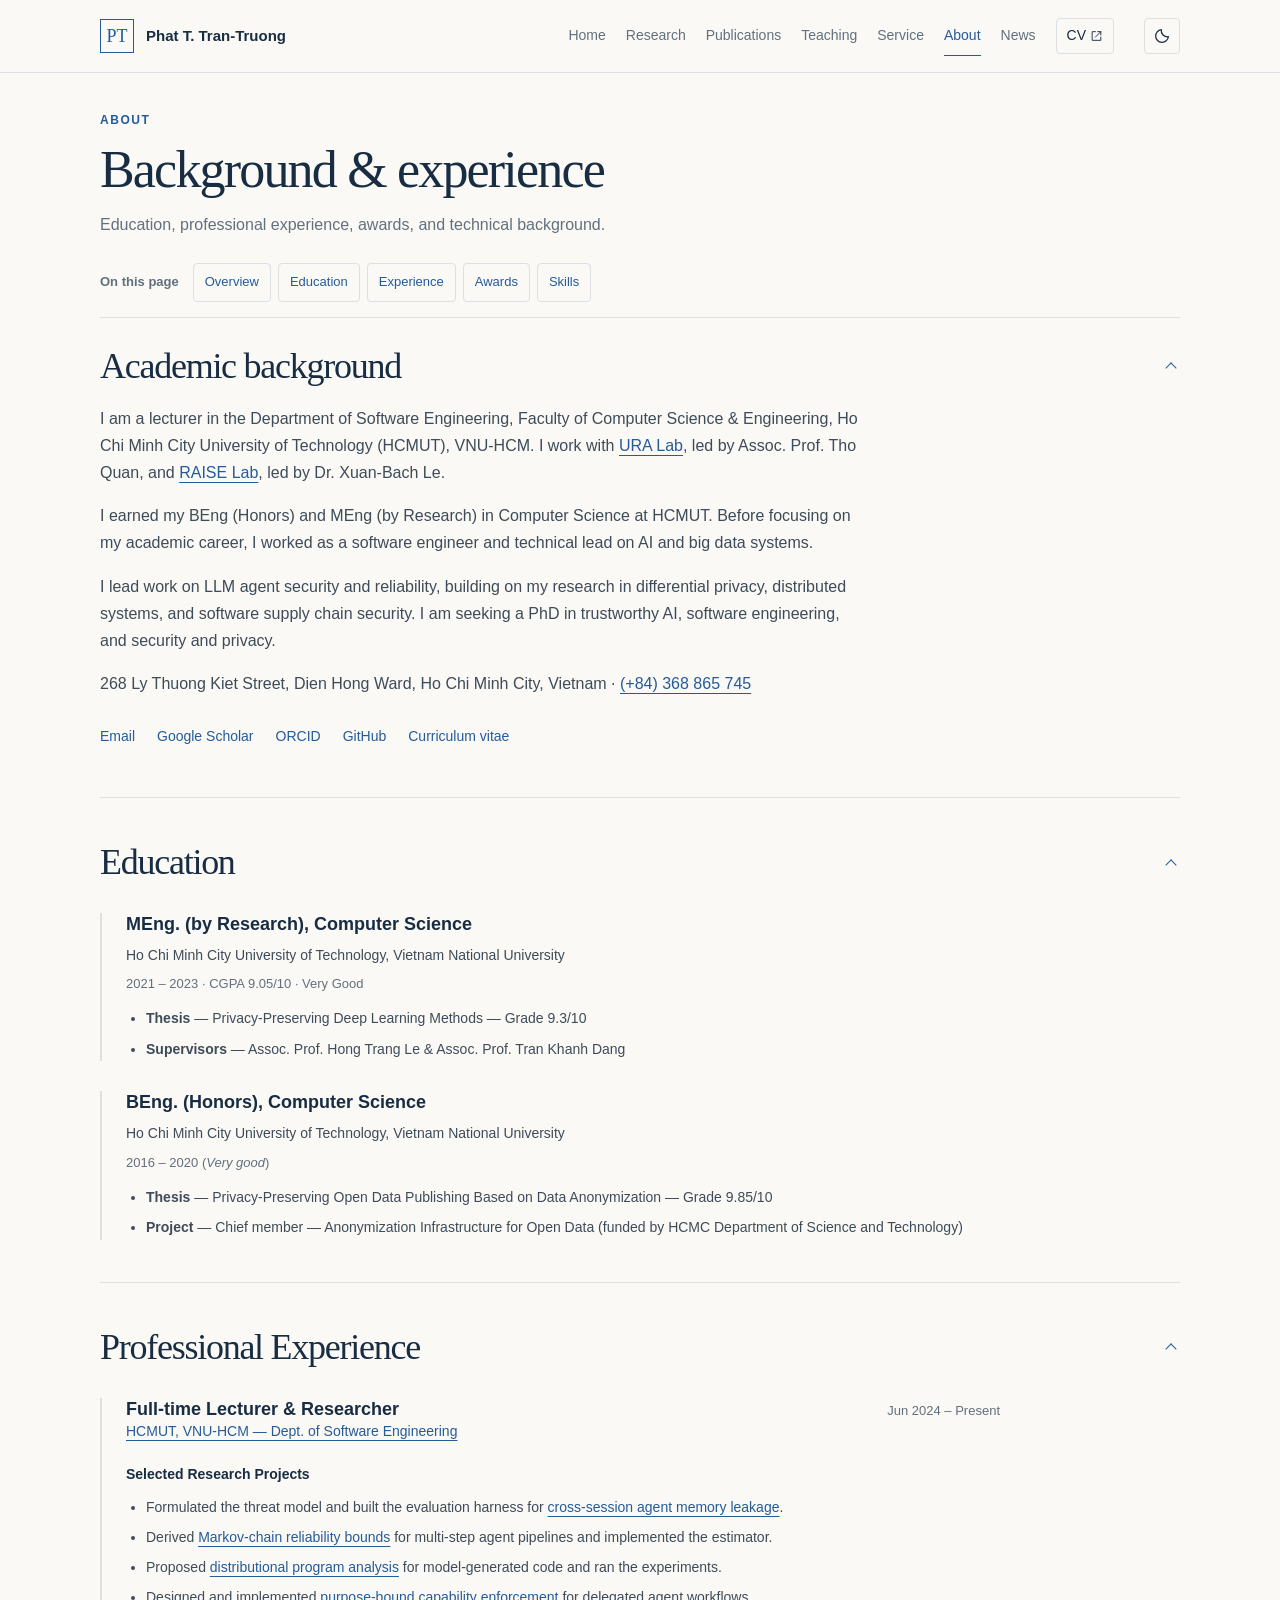
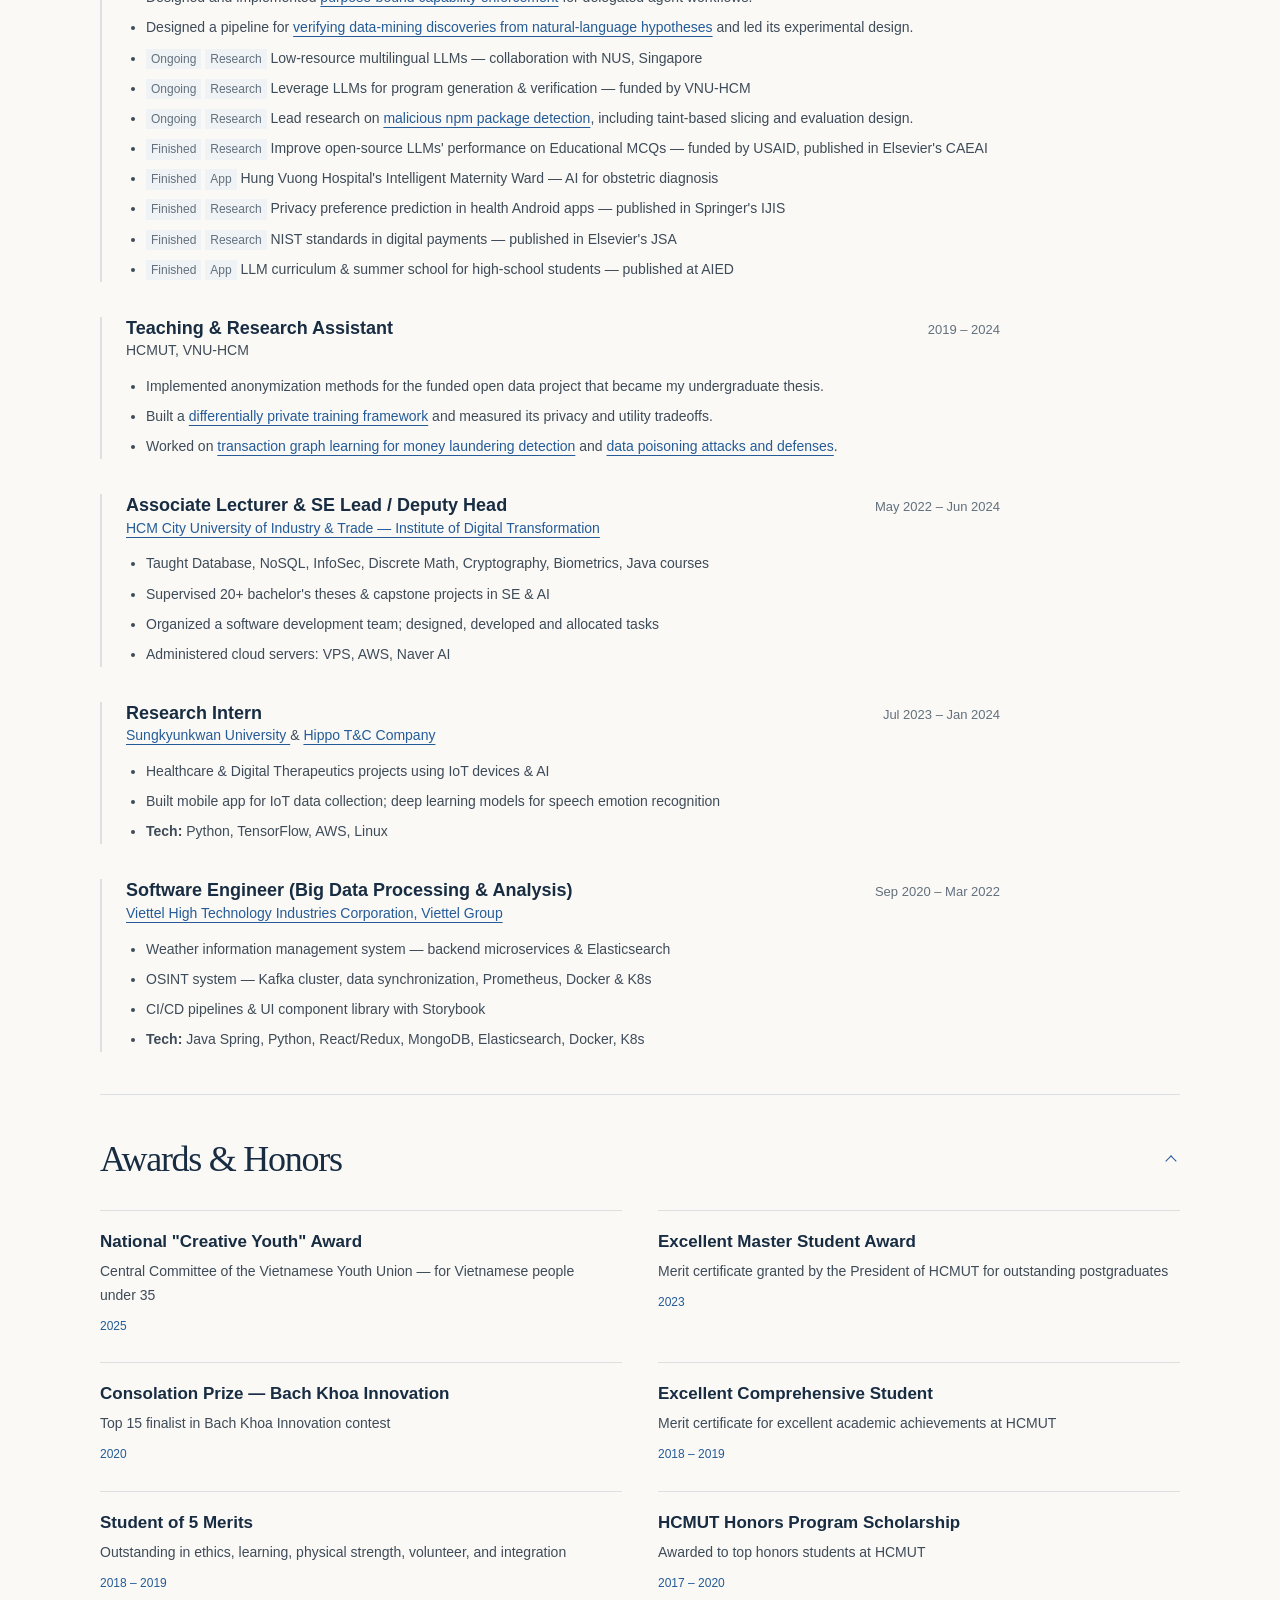
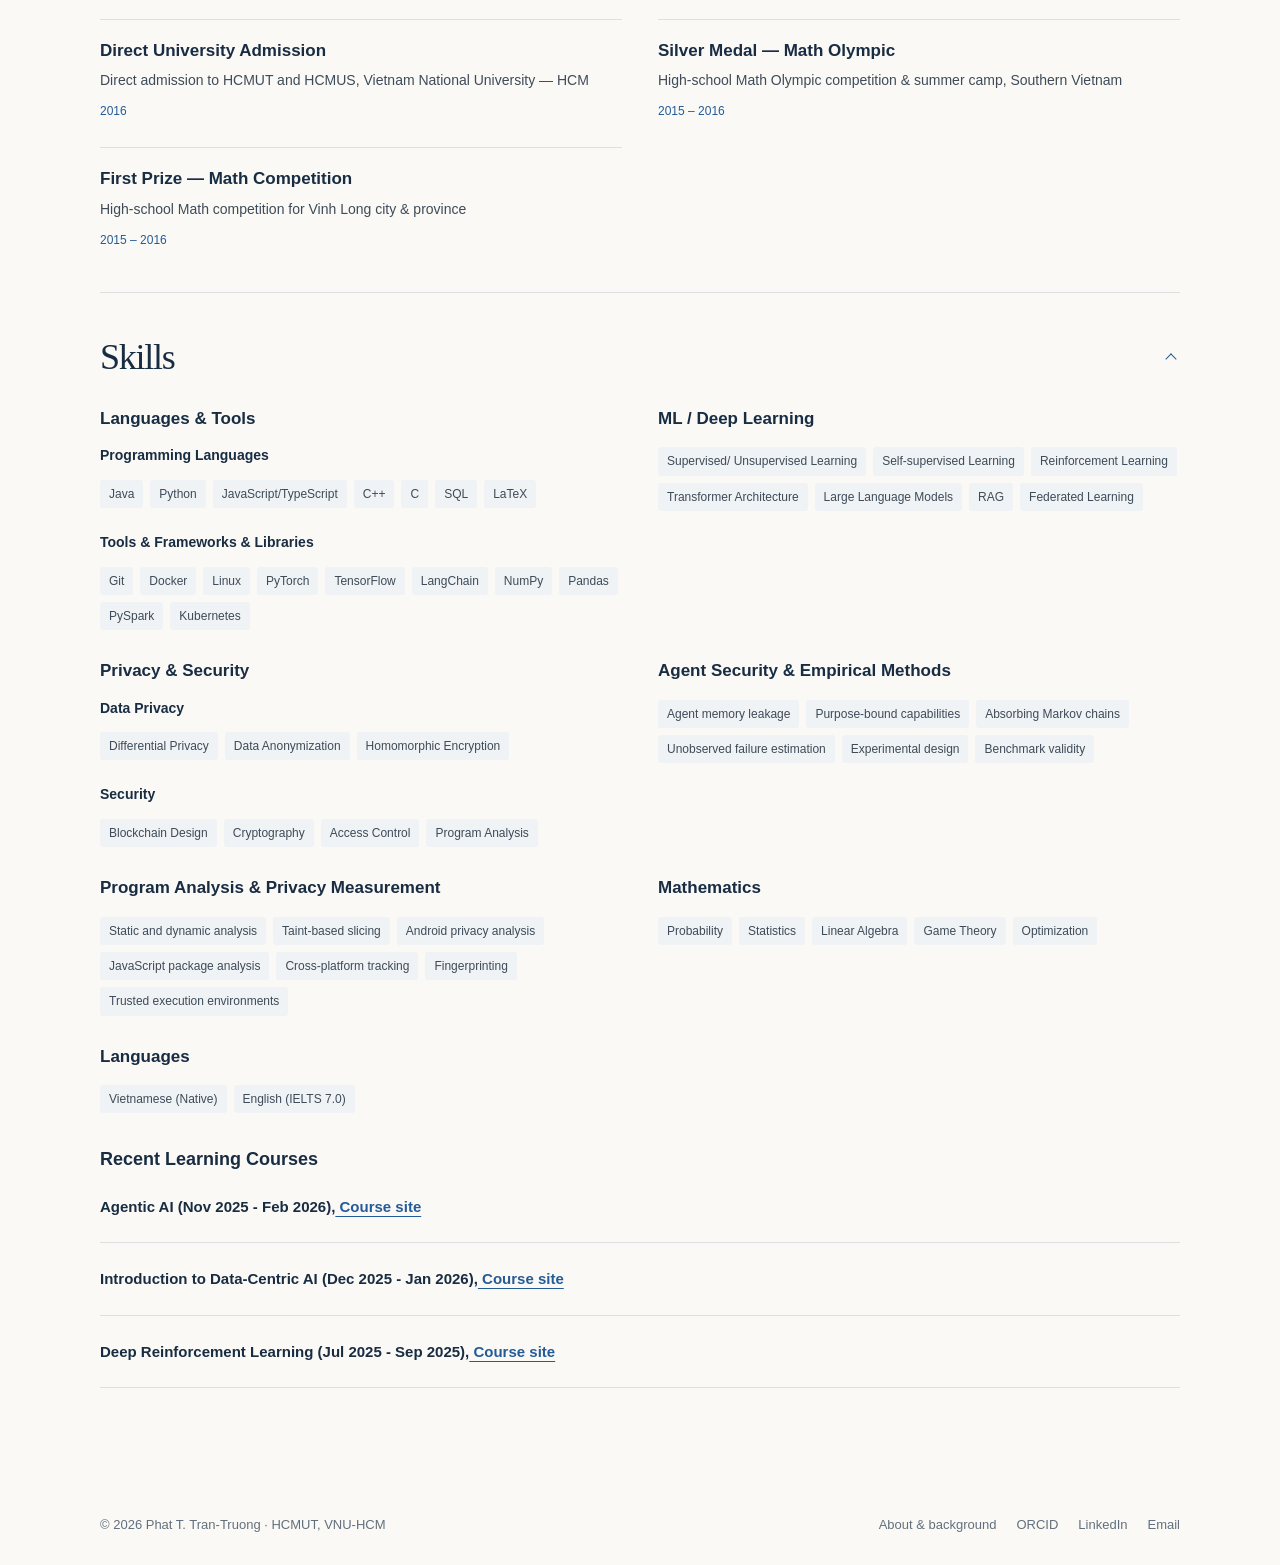
==== about/index.html @ b2c184c7 "Restructure site into separate pages and refine homepage design Split the single-page site into Rese" ====
<!DOCTYPE html>
<html lang="en" data-theme="light">
  <head>
    <meta charset="UTF-8" />
    <meta name="viewport" content="width=device-width, initial-scale=1" />
    <title>About &amp; Background — Phat T. Tran-Truong</title>
    <meta
      name="description"
      content="Academic background, education, experience, awards, and technical skills of Phat T. Tran-Truong."
    />
    <meta name="author" content="Phat T. Tran-Truong" />
    <meta name="theme-color" content="#faf9f6" />
    <meta
      property="og:title"
      content="About &amp; Background — Phat T. Tran-Truong"
    />
    <meta
      property="og:description"
      content="Academic background, education, experience, awards, and technical skills of Phat T. Tran-Truong."
    />
    <meta property="og:type" content="website" />
    <meta property="og:url" content="https://leotttphat.github.io/about/" />
    <meta
      property="og:image"
      content="https://leotttphat.github.io/assets/social-card.jpg"
    />
    <meta property="og:image:width" content="1200" />
    <meta property="og:image:height" content="630" />
    <meta
      property="og:image:alt"
      content="Phat Tuan Tran-Truong — Security and reliability for LLM agents"
    />
    <meta name="twitter:card" content="summary_large_image" />
    <link rel="canonical" href="https://leotttphat.github.io/about/" />
    <script>
      (function () {
        var theme = null;
        try {
          theme = localStorage.getItem("theme");
        } catch (_) {}
        if (
          theme === "dark" ||
          (!theme && window.matchMedia("(prefers-color-scheme: dark)").matches)
        )
          document.documentElement.dataset.theme = "dark";
      })();
    </script>
    <link rel="icon" href="../favicon.ico" sizes="32x32" />
    <link rel="icon" href="../assets/favicon.svg" type="image/svg+xml" />
    <link rel="apple-touch-icon" href="../assets/apple-touch-icon.png" />
    <link rel="stylesheet" href="../index.css?v=20261107" />
    <script src="../script.js?v=20261107" defer></script>
  </head>
  <body data-page="about">
    <a class="skip-link" href="#main">Skip to content</a>
    <header class="navbar">
      <div class="container nav-inner">
        <a class="nav-logo" href="../" aria-label="Phat T. Tran-Truong — Home"
          ><span class="monogram" aria-hidden="true">PT</span
          ><span class="full-name">Phat T. Tran-Truong</span></a
        >
        <nav class="nav-links" id="nav-links" aria-label="Main navigation">
          <a href="../">Home</a>
          <a href="../research/">Research</a>
          <a href="../publications/">Publications</a>
          <a href="../teaching/">Teaching</a>
          <a href="../service/">Service</a>
          <a href="../about/" aria-current="page">About</a>
          <a href="../news/">News</a>
          <a class="cv-link" href="../cv_Phat.pdf" target="_blank" rel="noopener">
            CV
            <svg class="icon" viewBox="0 0 24 24" aria-hidden="true">
              <path d="M14 4h6v6m0-6L10 14M10 4H4v16h16v-6" />
            </svg>
          </a>
        </nav>
        <button
          class="icon-button theme-toggle"
          id="theme-toggle"
          aria-label="Switch to dark mode"
        >
          <svg class="icon moon-icon" viewBox="0 0 24 24" aria-hidden="true">
            <path
              d="M20.5 13A8.5 8.5 0 0 1 11 3.5 8.5 8.5 0 1 0 20.5 13Z"
            /></svg
          ><svg class="icon sun-icon" viewBox="0 0 24 24" aria-hidden="true">
            <circle cx="12" cy="12" r="4" />
            <path
              d="M12 2v2m0 16v2M2 12h2m16 0h2M5 5l1.5 1.5m11 11L19 19M5 19l1.5-1.5m11-11L19 5"
            />
          </svg>
        </button>
        <button
          class="icon-button menu-toggle"
          id="menu-toggle"
          aria-label="Open navigation"
          aria-expanded="false"
          aria-controls="nav-links"
        >
          <svg class="icon menu-bars" viewBox="0 0 24 24" aria-hidden="true">
            <path d="M4 6h16M4 12h16M4 18h16" /></svg
          ><svg class="icon menu-close" viewBox="0 0 24 24" aria-hidden="true">
            <path d="m6 6 12 12M6 18 18 6" />
          </svg>
        </button>
      </div>
    </header>
    <main id="main" tabindex="-1">
      <div class="container page-header">
        <p class="eyebrow">About</p>
        <h1>Background &amp; experience</h1>
        <p class="section-intro">
          Education, professional experience, awards, and technical background.
        </p>
      </div>
      <div class="container page-content">
        <button
          class="panel-toggle about-toggle"
          id="about-toggle"
          type="button"
          aria-controls="overview education experience awards skills"
          data-expand-label="Expand all sections"
          data-collapse-label="Collapse all sections"
          hidden
        >
          Expand all sections
        </button>
        <nav class="subnav" aria-label="On this page">
          <span class="subnav-label" aria-hidden="true">On this page</span>
          <a href="#overview">Overview</a>
          <a href="#education">Education</a>
          <a href="#experience">Experience</a>
          <a href="#awards">Awards</a>
          <a href="#skills">Skills</a>
        </nav>
        <section class="content-section about-section" id="overview">
          <details class="about-panel" open>
            <summary><h2>Academic background</h2></summary>
            <div class="prose">
              <p>
                I am a lecturer in the Department of Software Engineering, Faculty
                of Computer Science &amp; Engineering, Ho Chi Minh City University
                of Technology (HCMUT), VNU-HCM. I work with
                <a
                  href="https://ura.hcmut.edu.vn/people"
                  target="_blank"
                  rel="noopener"
                  >URA Lab</a
                >, led by Assoc. Prof. Tho Quan, and
                <a
                  href="https://raise-website.vercel.app/"
                  target="_blank"
                  rel="noopener"
                  >RAISE Lab</a
                >, led by Dr. Xuan-Bach Le.
              </p>
              <p>
                I earned my BEng (Honors) and MEng (by Research) in Computer
                Science at HCMUT. Before focusing on my academic career, I worked
                as a software engineer and technical lead on AI and big data
                systems.
              </p>
              <p>
                I lead work on LLM agent security and reliability, building on my
                research in differential privacy, distributed systems, and
                software supply chain security. I am seeking a PhD in trustworthy
                AI, software engineering, and security and privacy.
              </p>
              <p>
                268 Ly Thuong Kiet Street, Dien Hong Ward, Ho Chi Minh City,
                Vietnam · <a href="tel:+84368865745">(+84) 368 865 745</a>
              </p>
              <ul class="profile-links" aria-label="Contact and profiles">
                <li><a href="mailto:phatttt@hcmut.edu.vn">Email</a></li>
                <li>
                  <a
                    href="https://scholar.google.com/citations?user=id3PATEAAAAJ&amp;view_op=list_works&amp;sortby=pubdate"
                    target="_blank"
                    rel="noopener"
                    >Google Scholar</a
                  >
                </li>
                <li>
                  <a
                    href="https://orcid.org/0000-0003-3199-6333"
                    target="_blank"
                    rel="noopener"
                    >ORCID</a
                  >
                </li>
                <li>
                  <a
                    href="https://github.com/LeoTTTPhat"
                    target="_blank"
                    rel="noopener"
                    >GitHub</a
                  >
                </li>
                <li>
                  <a href="../cv_Phat.pdf" target="_blank" rel="noopener"
                    >Curriculum vitae</a
                  >
                </li>
              </ul>
            </div>
          </details>
        </section>
        <section class="content-section about-section" id="education">
          <details class="about-panel" open>
            <summary><h2 class="section-title">Education</h2></summary>
            <div class="timeline">
              <div class="timeline-item">
                <div class="timeline-content">
                  <h3>MEng. (by Research), Computer Science</h3>
                  <p class="institution">
                    Ho Chi Minh City University of Technology, Vietnam National
                    University
                  </p>
                  <p class="date">2021 – 2023 · CGPA 9.05/10 · Very Good</p>
                  <ul>
                    <li>
                      <strong>Thesis</strong> — Privacy-Preserving Deep Learning
                      Methods — Grade 9.3/10
                    </li>
                    <li>
                      <strong>Supervisors</strong> — Assoc. Prof. Hong Trang Le
                      &amp; Assoc. Prof. Tran Khanh Dang
                    </li>
                  </ul>
                </div>
              </div>

              <div class="timeline-item">
                <div class="timeline-content">
                  <h3>BEng. (Honors), Computer Science</h3>
                  <p class="institution">
                    Ho Chi Minh City University of Technology, Vietnam National
                    University
                  </p>
                  <p class="date">2016 – 2020 (<em>Very good</em>)</p>
                  <ul>
                    <li>
                      <strong>Thesis</strong> — Privacy-Preserving Open Data
                      Publishing Based on Data Anonymization — Grade 9.85/10
                    </li>
                    <li>
                      <strong>Project</strong> — Chief member — Anonymization
                      Infrastructure for Open Data (funded by HCMC Department of
                      Science and Technology)
                    </li>
                  </ul>
                </div>
              </div>
            </div>
          </details>
        </section>
        <section class="content-section about-section" id="experience">
          <details class="about-panel" open>
            <summary><h2 class="section-title">Professional Experience</h2></summary>
            <div class="experience-cards">
              <div class="exp-card">
                <div class="exp-card-header">
                  <div>
                    <h3>Full-time Lecturer &amp; Researcher</h3>
                    <p class="org">
                      <a
                        href="https://cse.hcmut.edu.vn/en/bo-mon-cong-nghe-phan-mem"
                        rel="noopener"
                        target="_blank"
                      >
                        HCMUT, VNU-HCM — Dept. of Software Engineering
                      </a>
                    </p>
                  </div>
                  <span class="date">Jun 2024 – Present</span>
                </div>
                <div class="exp-card-projects">
                  <h4>Selected Research Projects</h4>
                  <ul>
                    <li>
                      Formulated the threat model and built the evaluation harness
                      for
                      <a href="../publications/#graphmemshield"
                        >cross-session agent memory leakage</a
                      >.
                    </li>
                    <li>
                      Derived
                      <a href="../publications/#markov-agent-reliability"
                        >Markov-chain reliability bounds</a
                      >
                      for multi-step agent pipelines and implemented the
                      estimator.
                    </li>
                    <li>
                      Proposed
                      <a href="../publications/#distributional-program-analysis"
                        >distributional program analysis</a
                      >
                      for model-generated code and ran the experiments.
                    </li>
                    <li>
                      Designed and implemented
                      <a href="../publications/#delegateguard"
                        >purpose-bound capability enforcement</a
                      >
                      for delegated agent workflows.
                    </li>
                    <li>
                      Designed a pipeline for
                      <a href="../publications/#verified-data-mining"
                        >verifying data-mining discoveries from natural-language
                        hypotheses</a
                      >
                      and led its experimental design.
                    </li>
                    <li>
                      <span class="project-tag ongoing">Ongoing</span>
                      <span class="project-tag research">Research</span>
                      Low-resource multilingual LLMs — collaboration with NUS,
                      Singapore
                    </li>
                    <li>
                      <span class="project-tag ongoing">Ongoing</span>
                      <span class="project-tag research">Research</span> Leverage
                      LLMs for program generation &amp; verification — funded by
                      VNU-HCM
                    </li>
                    <li>
                      <span class="project-tag ongoing">Ongoing</span>
                      <span class="project-tag research">Research</span>
                      Lead research on
                      <a href="../publications/#npm-detection"
                        >malicious npm package detection</a
                      >, including taint-based slicing and evaluation design.
                    </li>
                    <li>
                      <span class="project-tag finished">Finished</span>
                      <span class="project-tag research">Research</span> Improve
                      open-source LLMs' performance on Educational MCQs — funded
                      by USAID, published in Elsevier's CAEAI
                    </li>
                    <li>
                      <span class="project-tag finished">Finished</span>
                      <span class="project-tag application">App</span> Hung Vuong
                      Hospital's Intelligent Maternity Ward — AI for obstetric
                      diagnosis
                    </li>
                    <li>
                      <span class="project-tag finished">Finished</span>
                      <span class="project-tag research">Research</span> Privacy
                      preference prediction in health Android apps — published in
                      Springer's IJIS
                    </li>
                    <li>
                      <span class="project-tag finished">Finished</span>
                      <span class="project-tag research">Research</span> NIST
                      standards in digital payments — published in Elsevier's JSA
                    </li>
                    <li>
                      <span class="project-tag finished">Finished</span>
                      <span class="project-tag application">App</span> LLM
                      curriculum &amp; summer school for high-school students —
                      published at AIED
                    </li>
                  </ul>
                </div>
              </div>

              <div class="exp-card">
                <div class="exp-card-header">
                  <div>
                    <h3>Teaching &amp; Research Assistant</h3>
                    <p class="org">HCMUT, VNU-HCM</p>
                  </div>
                  <span class="date">2019 – 2024</span>
                </div>
                <ul>
                  <li>
                    Implemented anonymization methods for the funded open data
                    project that became my undergraduate thesis.
                  </li>
                  <li>
                    Built a
                    <a href="../publications/#pragmatic-dp"
                      >differentially private training framework</a
                    >
                    and measured its privacy and utility tradeoffs.
                  </li>
                  <li>
                    Worked on
                    <a href="../publications/#money-laundering"
                      >transaction graph learning for money laundering
                      detection</a
                    >
                    and
                    <a href="../publications/#data-poisoning"
                      >data poisoning attacks and defenses</a
                    >.
                  </li>
                </ul>
              </div>

              <div class="exp-card">
                <div class="exp-card-header">
                  <div>
                    <h3>Associate Lecturer &amp; SE Lead / Deputy Head</h3>
                    <p class="org">
                      <a
                        href="https://huit.edu.vn/"
                        rel="noopener"
                        target="_blank"
                      >
                        HCM City University of Industry &amp; Trade — Institute of
                        Digital Transformation
                      </a>
                    </p>
                  </div>
                  <span class="date">May 2022 – Jun 2024</span>
                </div>
                <ul>
                  <li>
                    Taught Database, NoSQL, InfoSec, Discrete Math, Cryptography,
                    Biometrics, Java courses
                  </li>
                  <li>
                    Supervised 20+ bachelor's theses &amp; capstone projects in SE
                    &amp; AI
                  </li>
                  <li>
                    Organized a software development team; designed, developed and
                    allocated tasks
                  </li>
                  <li>Administered cloud servers: VPS, AWS, Naver AI</li>
                </ul>
              </div>

              <div class="exp-card">
                <div class="exp-card-header">
                  <div>
                    <h3>Research Intern</h3>
                    <p class="org">
                      <a
                        href="https://sw.skku.edu/eng_sw/index.do"
                        rel="noopener"
                        target="_blank"
                        >Sungkyunkwan University
                      </a>
                      &amp;
                      <a
                        href="https://www.hippotnc.com/"
                        rel="noopener"
                        target="_blank"
                        >Hippo T&amp;C Company
                      </a>
                    </p>
                  </div>
                  <span class="date">Jul 2023 – Jan 2024</span>
                </div>
                <ul>
                  <li>
                    Healthcare &amp; Digital Therapeutics projects using IoT
                    devices &amp; AI
                  </li>
                  <li>
                    Built mobile app for IoT data collection; deep learning models
                    for speech emotion recognition
                  </li>
                  <li><strong>Tech:</strong> Python, TensorFlow, AWS, Linux</li>
                </ul>
              </div>

              <div class="exp-card">
                <div class="exp-card-header">
                  <div>
                    <h3>
                      Software Engineer (Big Data Processing &amp; Analysis)
                    </h3>
                    <p class="org">
                      <a
                        href="https://viettelhightech.vn/en"
                        rel="noopener"
                        target="_blank"
                      >
                        Viettel High Technology Industries Corporation, Viettel
                        Group
                      </a>
                    </p>
                  </div>
                  <span class="date">Sep 2020 – Mar 2022</span>
                </div>
                <ul>
                  <li>
                    Weather information management system — backend microservices
                    &amp; Elasticsearch
                  </li>
                  <li>
                    OSINT system — Kafka cluster, data synchronization,
                    Prometheus, Docker &amp; K8s
                  </li>
                  <li>
                    CI/CD pipelines &amp; UI component library with Storybook
                  </li>
                  <li>
                    <strong>Tech:</strong> Java Spring, Python, React/Redux,
                    MongoDB, Elasticsearch, Docker, K8s
                  </li>
                </ul>
              </div>
            </div>
          </details>
        </section>
        <section class="content-section about-section" id="awards">
          <details class="about-panel" open>
            <summary><h2 class="section-title">Awards &amp; Honors</h2></summary>
            <div class="awards-grid">
              <div class="award-card">
                <div>
                  <h4>National "Creative Youth" Award</h4>
                  <p>
                    Central Committee of the Vietnamese Youth Union — for
                    Vietnamese people under 35
                  </p>
                  <p class="award-year">2025</p>
                </div>
              </div>
              <div class="award-card">
                <div>
                  <h4>Excellent Master Student Award</h4>
                  <p>
                    Merit certificate granted by the President of HCMUT for
                    outstanding postgraduates
                  </p>
                  <p class="award-year">2023</p>
                </div>
              </div>
              <div class="award-card">
                <div>
                  <h4>Consolation Prize — Bach Khoa Innovation</h4>
                  <p>Top 15 finalist in Bach Khoa Innovation contest</p>
                  <p class="award-year">2020</p>
                </div>
              </div>
              <div class="award-card">
                <div>
                  <h4>Excellent Comprehensive Student</h4>
                  <p>
                    Merit certificate for excellent academic achievements at HCMUT
                  </p>
                  <p class="award-year">2018 – 2019</p>
                </div>
              </div>
              <div class="award-card">
                <div>
                  <h4>Student of 5 Merits</h4>
                  <p>
                    Outstanding in ethics, learning, physical strength, volunteer,
                    and integration
                  </p>
                  <p class="award-year">2018 – 2019</p>
                </div>
              </div>
              <div class="award-card">
                <div>
                  <h4>HCMUT Honors Program Scholarship</h4>
                  <p>Awarded to top honors students at HCMUT</p>
                  <p class="award-year">2017 – 2020</p>
                </div>
              </div>
              <div class="award-card">
                <div>
                  <h4>Direct University Admission</h4>
                  <p>
                    Direct admission to HCMUT and HCMUS, Vietnam National
                    University — HCM
                  </p>
                  <p class="award-year">2016</p>
                </div>
              </div>
              <div class="award-card">
                <div>
                  <h4>Silver Medal — Math Olympic</h4>
                  <p>
                    High-school Math Olympic competition &amp; summer camp,
                    Southern Vietnam
                  </p>
                  <p class="award-year">2015 – 2016</p>
                </div>
              </div>
              <div class="award-card">
                <div>
                  <h4>First Prize — Math Competition</h4>
                  <p>
                    High-school Math competition for Vinh Long city &amp; province
                  </p>
                  <p class="award-year">2015 – 2016</p>
                </div>
              </div>
            </div>
          </details>
        </section>
        <section class="content-section about-section" id="skills">
          <details class="about-panel" open>
            <summary><h2 class="section-title">Skills</h2></summary>
            <div class="skills-grid">
              <div class="skill-card">
                <h4>Languages &amp; Tools</h4>
                <div class="skill-subsection">
                  <h5 class="skill-sub-title">Programming Languages</h5>
                  <div class="skill-tags">
                    <span>Java</span><span>Python</span
                    ><span>JavaScript/TypeScript</span> <span>C++</span
                    ><span>C</span><span>SQL</span><span>LaTeX</span>
                  </div>
                </div>
                <div class="skill-subsection">
                  <h5 class="skill-sub-title">
                    Tools &amp; Frameworks &amp; Libraries
                  </h5>
                  <div class="skill-tags">
                    <span>Git</span><span>Docker</span><span>Linux</span>
                    <span>PyTorch</span><span>TensorFlow</span
                    ><span>LangChain</span> <span>NumPy</span><span>Pandas</span
                    ><span>PySpark</span><span>Kubernetes</span>
                  </div>
                </div>
              </div>
              <div class="skill-card">
                <h4>ML / Deep Learning</h4>
                <div class="skill-tags">
                  <span>Supervised/ Unsupervised Learning</span>
                  <span>Self-supervised Learning</span>
                  <span>Reinforcement Learning</span>
                  <span>Transformer Architecture</span
                  ><span>Large Language Models</span> <span>RAG</span
                  ><span>Federated Learning</span>
                </div>
              </div>
              <div class="skill-card">
                <h4>Privacy &amp; Security</h4>
                <div class="skill-subsection">
                  <h5 class="skill-sub-title">Data Privacy</h5>
                  <div class="skill-tags">
                    <span>Differential Privacy</span
                    ><span>Data Anonymization</span>
                    <span>Homomorphic Encryption</span>
                  </div>
                </div>
                <div class="skill-subsection">
                  <h5 class="skill-sub-title">Security</h5>
                  <div class="skill-tags">
                    <span>Blockchain Design</span><span>Cryptography</span>
                    <span>Access Control</span><span>Program Analysis</span>
                  </div>
                </div>
              </div>
              <div class="skill-card">
                <h4>Agent Security &amp; Empirical Methods</h4>
                <div class="skill-tags">
                  <span>Agent memory leakage</span
                  ><span>Purpose-bound capabilities</span>
                  <span>Absorbing Markov chains</span
                  ><span>Unobserved failure estimation</span>
                  <span>Experimental design</span><span>Benchmark validity</span>
                </div>
              </div>
              <div class="skill-card">
                <h4>Program Analysis &amp; Privacy Measurement</h4>
                <div class="skill-tags">
                  <span>Static and dynamic analysis</span
                  ><span>Taint-based slicing</span>
                  <span>Android privacy analysis</span
                  ><span>JavaScript package analysis</span>
                  <span>Cross-platform tracking</span><span>Fingerprinting</span>
                  <span>Trusted execution environments</span>
                </div>
              </div>
              <div class="skill-card">
                <h4>Mathematics</h4>
                <div class="skill-tags">
                  <span>Probability</span><span>Statistics</span>
                  <span>Linear Algebra</span><span>Game Theory</span>
                  <span>Optimization</span>
                </div>
              </div>
              <div class="skill-card">
                <h4>Languages</h4>
                <div class="skill-tags">
                  <span>Vietnamese (Native)</span><span>English (IELTS 7.0)</span>
                </div>
              </div>
            </div>

            <div class="learning-courses-section">
              <h3 class="section-title">Recent Learning Courses</h3>
              <div class="student-project-card">
                <div class="student-project-item">
                  <div class="student-names">
                    <div class="student-name-header">
                      <span
                        >Agentic AI (Nov 2025 - Feb 2026),<a
                          href="https://agenticai-learning.org/f25"
                          rel="noopener"
                          target="_blank"
                        >
                          Course site
                        </a></span
                      >
                    </div>
                  </div>
                </div>

                <div class="student-project-item">
                  <div class="student-names">
                    <div class="student-name-header">
                      <span
                        >Introduction to Data-Centric AI (Dec 2025 - Jan 2026),<a
                          href="https://dcai.csail.mit.edu/2024/"
                          rel="noopener"
                          target="_blank"
                        >
                          Course site
                        </a></span
                      >
                    </div>
                  </div>
                </div>

                <div class="student-project-item">
                  <div class="student-names">
                    <div class="student-name-header">
                      <span
                        >Deep Reinforcement Learning (Jul 2025 - Sep 2025),<a
                          href="https://rail.eecs.berkeley.edu/deeprlcourse-fa23/"
                          rel="noopener"
                          target="_blank"
                        >
                          Course site
                        </a></span
                      >
                    </div>
                  </div>
                </div>
              </div>
            </div>
          </details>
        </section>
      </div>
    </main>
    <footer class="footer">
      <div class="container footer-inner">
        <p>© 2026 Phat T. Tran-Truong · HCMUT, VNU-HCM</p>
        <div class="footer-links">
          <a href="../about/">About &amp; background</a
          ><a
            href="https://orcid.org/0000-0003-3199-6333"
            target="_blank"
            rel="noopener"
            >ORCID</a
          ><a
            href="https://www.linkedin.com/in/tuanphat"
            target="_blank"
            rel="noopener"
            >LinkedIn</a
          ><a href="mailto:phatttt@hcmut.edu.vn">Email</a>
        </div>
      </div>
    </footer>
  </body>
</html>
---- index.css ----
/* Shared academic site styles. Content stays visible without JavaScript. */
:root {
  color-scheme: light;
  --paper: #faf9f6;
  --surface: #fff;
  --wash: #f0f3f5;
  --ink: #182c42;
  --body: #3e4b58;
  --muted: #62707d;
  --blue: #245b98;
  --blue-wash: #eaf0f7;
  --ok: #2f7a4c;
  --line: #dce0e3;
  --figure-bg: #fff;
  --serif: Georgia, "Times New Roman", serif;
  --sans: -apple-system, BlinkMacSystemFont, "Segoe UI", sans-serif;
  /* Type scale: nothing on the site should render below --text-2xs. */
  --text-2xs: 0.75rem; /* 12px: overlines, captions, badges */
  --text-xs: 0.8125rem; /* 13px: metadata, small links, footer */
  --text-sm: 0.875rem; /* 14px: summaries, card text */
  --text-base: 0.9375rem; /* 15px: section body */
  --text-md: 1rem; /* 16px: body, lead text, form fields */
  --text-lg: 1.0625rem; /* 17px: list-item titles, h4 */
  --text-xl: 1.125rem; /* 18px: h3, paper titles */
  --text-2xl: 1.75rem; /* 28px: compact section headings */
  --width: 1080px;
  --nav-height: 72px;
}
html[data-theme="dark"] {
  color-scheme: dark;
  --paper: #111b25;
  --surface: #172430;
  --wash: #1d2d3b;
  --ink: #edf2f7;
  --body: #c2cdd7;
  --muted: #a1b1c1;
  --blue: #97c4f5;
  --blue-wash: #20354b;
  --ok: #7ccf9a;
  --line: #334351;
  /* Diagrams keep a light ground, slightly dimmed to cut glare. */
  --figure-bg: #e6e6e6;
}
*,
*::before,
*::after {
  box-sizing: border-box;
}
html {
  scroll-behavior: smooth;
  scroll-padding-top: calc(var(--nav-height) + 14px);
}
body {
  margin: 0;
  background: var(--paper);
  color: var(--body);
  font: var(--text-md)/1.7 var(--sans);
  -webkit-font-smoothing: antialiased;
}
body.menu-open {
  overflow: hidden;
}
h1,
h2,
h3,
h4,
h5,
p {
  margin: 0;
}
h1,
h2,
h3,
h4,
h5 {
  color: var(--ink);
  line-height: 1.25;
  text-wrap: balance;
}
p,
li,
dd {
  text-wrap: pretty;
}
h1,
h2 {
  font-family: var(--serif);
  font-weight: 400;
  letter-spacing: -0.035em;
}
h1 {
  font-size: clamp(2.5rem, 5vw, 3.5rem);
}
h2 {
  font-size: clamp(1.8rem, 3vw, 2.25rem);
}
h3 {
  font-size: var(--text-xl);
  font-weight: 600;
}
h4 {
  font-size: var(--text-lg);
  font-weight: 600;
}
p + p {
  margin-top: 1rem;
}
a {
  color: var(--blue);
  text-decoration-thickness: 1px;
  text-underline-offset: 4px;
}
a:hover {
  text-decoration: underline;
}
button,
input {
  font: inherit;
}
button,
summary,
a,
input {
  -webkit-tap-highlight-color: transparent;
}
button {
  cursor: pointer;
}
:focus-visible {
  outline: 3px solid var(--blue);
  outline-offset: 5px;
  border-radius: 2px;
}
img {
  max-width: 100%;
  display: block;
}
ul {
  padding-left: 1.25rem;
  margin: 0.75rem 0 0;
}
li + li {
  margin-top: 0.4rem;
}
[hidden] {
  display: none !important;
}
.container {
  width: min(var(--width), calc(100% - 64px));
  margin-inline: auto;
}
.nowrap {
  white-space: nowrap;
}
.sr-only {
  position: absolute;
  width: 1px;
  height: 1px;
  padding: 0;
  margin: -1px;
  overflow: hidden;
  clip: rect(0, 0, 0, 0);
  white-space: nowrap;
  border: 0;
}
.skip-link {
  position: fixed;
  top: -70px;
  left: 20px;
  padding: 10px 20px;
  background: var(--ink);
  color: var(--paper);
  z-index: 100;
}
.skip-link:focus {
  top: 12px;
}
.icon {
  width: 18px;
  height: 18px;
  fill: none;
  stroke: currentColor;
  stroke-width: 1.7;
  stroke-linecap: round;
  stroke-linejoin: round;
  flex-shrink: 0;
  vertical-align: middle;
}
.eyebrow {
  color: var(--blue);
  font-size: var(--text-2xs);
  font-weight: 700;
  letter-spacing: 0.13em;
  text-transform: uppercase;
}
.text-link {
  display: inline-flex;
  align-items: center;
  gap: 8px;
  text-decoration: none;
  font-size: var(--text-sm);
  font-weight: 600;
}
.text-link .icon {
  width: 16px;
}
.navbar {
  position: sticky;
  top: 0;
  z-index: 20;
  background: var(--paper);
  border-bottom: 1px solid var(--line);
}
.nav-inner {
  min-height: var(--nav-height);
  display: flex;
  align-items: center;
  gap: 28px;
}
.nav-logo {
  display: flex;
  align-items: center;
  gap: 12px;
  color: var(--ink);
  text-decoration: none;
  white-space: nowrap;
  font-size: var(--text-base);
  font-weight: 600;
}
.monogram {
  width: 34px;
  height: 34px;
  display: grid;
  place-items: center;
  border: 1px solid var(--blue);
  color: var(--blue);
  font: 18px var(--serif);
}
.nav-links {
  display: flex;
  align-items: center;
  gap: 20px;
  margin-left: auto;
}
.nav-links a {
  text-decoration: none;
  color: var(--muted);
  font-size: var(--text-sm);
  padding-block: 8px;
  border-bottom: 1px solid transparent;
  white-space: nowrap;
}
.nav-links a:hover,
.nav-links a[aria-current="page"] {
  color: var(--blue);
}
.nav-links a[aria-current="page"] {
  border-bottom-color: var(--blue);
}
/* The CV chip and the icon buttons share one height and corner radius. */
.nav-links .cv-link {
  display: flex;
  align-items: center;
  gap: 4px;
  min-height: 36px;
  padding: 0 10px;
  border: 1px solid var(--line);
  border-radius: 4px;
  color: var(--ink);
}
.nav-links .cv-link:hover {
  background: var(--wash);
}
.nav-links .cv-link .icon {
  width: 13px;
}
.icon-button {
  border: 1px solid var(--line);
  background: transparent;
  color: var(--ink);
  width: 36px;
  height: 36px;
  display: inline-grid;
  place-items: center;
  border-radius: 4px;
  flex-shrink: 0;
}
.icon-button:hover {
  background: var(--wash);
}
.theme-toggle {
  margin-left: 2px;
}
.sun-icon,
html[data-theme="dark"] .moon-icon {
  display: none;
}
html[data-theme="dark"] .sun-icon {
  display: block;
}
.menu-toggle {
  display: none;
}
.menu-close {
  display: none;
}
.hero {
  padding: 44px 0 34px;
}
.hero-layout {
  display: grid;
  grid-template-areas: "identity portrait" "details portrait";
  grid-template-columns: minmax(0, 1fr) 240px;
  grid-template-rows: auto 1fr;
  gap: 15px 72px;
  align-items: start;
}
.hero-identity {
  grid-area: identity;
}
.eyebrow-sep {
  margin-inline: 0.55em;
}
.hero-details {
  grid-area: details;
}
.hero h1 {
  margin: 9px 0 4px;
}
.hero h1 .family-name {
  white-space: nowrap;
}
.name-note {
  font: italic var(--text-md) var(--serif);
  color: var(--muted);
}
.research-statement {
  font: 400 clamp(1.45rem, 2.5vw, var(--text-2xl)) / 1.35 var(--serif);
  color: var(--ink);
  letter-spacing: -0.015em;
  max-width: 570px;
}
/* About 70 characters per line keeps the bio comfortable to read. */
.hero-bio {
  max-width: 35rem;
  margin-top: 12px;
  font-size: var(--text-md);
}
.availability {
  display: flex;
  align-items: flex-start;
  gap: 11px;
  width: fit-content;
  max-width: 640px;
  margin-top: 18px;
  padding: 9px 14px 9px 12px;
  /* A faint wash of the status colour marks this as the key message. */
  border: 1px solid color-mix(in srgb, var(--ok) 30%, var(--line));
  border-radius: 4px;
  background: color-mix(in srgb, var(--ok) 6%, var(--surface));
  color: var(--body);
  font-size: var(--text-sm);
  line-height: 1.6;
}
.availability strong {
  color: var(--ink);
  font-weight: 600;
}
.status-dot {
  flex-shrink: 0;
  width: 8px;
  height: 8px;
  /* Centre the dot on the first line of text. */
  margin-top: calc((1.6em - 8px) / 2);
  border-radius: 50%;
  background: var(--ok);
  box-shadow: 0 0 0 3px color-mix(in srgb, var(--ok) 22%, transparent);
}
.hero-actions {
  display: flex;
  flex-wrap: wrap;
  gap: 10px;
  margin-top: 22px;
}
.hero-action {
  display: inline-flex;
  align-items: center;
  gap: 8px;
  min-height: 44px;
  padding: 7px 14px;
  border: 1px solid var(--line);
  border-radius: 4px;
  color: var(--ink);
  font-size: var(--text-sm);
  font-weight: 600;
  text-decoration: none;
}
.hero-action .icon {
  width: 16px;
}
.hero-action:hover {
  background: var(--wash);
}
.hero-action-primary {
  border-color: var(--ink);
  background: var(--ink);
  color: var(--paper);
}
.hero-action-primary:hover {
  border-color: var(--blue);
  background: var(--blue);
}
.profile-links {
  display: flex;
  gap: 2px 22px;
  flex-wrap: wrap;
  margin: 22px 0 0;
  padding: 0;
  list-style: none;
}
.profile-links li {
  margin: 0;
}
.profile-links a {
  display: inline-flex;
  align-items: center;
  gap: 7px;
  padding-block: 6px;
  font-size: var(--text-sm);
  font-weight: 500;
  text-decoration: none;
}
.hero .profile-links {
  margin-top: 14px;
}
.portrait {
  grid-area: portrait;
  margin: 4px 0 0;
}
.portrait picture,
.paper-visual picture {
  display: block;
}
.portrait img {
  width: 100%;
  height: auto;
  border-radius: 3px;
}
.portrait figcaption {
  border-top: 1px solid var(--line);
  margin-top: 11px;
  padding-top: 9px;
  font-size: var(--text-2xs);
  color: var(--muted);
  line-height: 1.7;
  text-wrap: balance;
}
.content-section {
  padding: 55px 0;
  border-top: 1px solid var(--line);
}
[data-page="home"] #publications {
  padding-top: 38px;
}
[data-page="home"] #publications .section-heading {
  margin-bottom: 22px;
}
.pub-stats {
  display: grid;
  grid-template-columns: repeat(3, minmax(0, 1fr));
  margin: 0 0 30px;
  border-block: 1px solid var(--line);
}
.pub-stat {
  display: flex;
  flex-direction: column;
  padding: 18px 24px 20px 0;
}
.pub-stat + .pub-stat {
  padding-left: 24px;
  border-left: 1px solid var(--line);
}
.pub-stat dd {
  margin: 0;
}
.pub-stat-value {
  order: -1;
  color: var(--ink);
  /* Sans for lining figures; Georgia only has old-style numerals. */
  font: 300 2.5rem/1 var(--sans);
  letter-spacing: -0.02em;
  font-variant-numeric: lining-nums tabular-nums;
}
.pub-stat dt {
  margin-top: 9px;
  color: var(--ink);
  font-size: var(--text-sm);
  font-weight: 600;
}
.pub-stat-note {
  margin-top: 3px;
  color: var(--muted);
  font-size: var(--text-2xs);
  line-height: 1.6;
}
/* Venue acronyms expand on hover without underlining the whole list. */
.pub-stat-note abbr[title] {
  text-decoration: none;
  cursor: help;
}
.section-heading {
  display: flex;
  align-items: end;
  justify-content: space-between;
  gap: 24px;
  margin-bottom: 30px;
}
.section-heading .eyebrow {
  margin-bottom: 9px;
}
.section-heading > .text-link {
  flex-shrink: 0;
  padding-bottom: 4px;
}
.section-intro {
  max-width: 700px;
  margin-top: 13px;
  color: var(--muted);
}
.research-grid {
  display: grid;
  grid-template-columns: repeat(3, minmax(0, 1fr));
  gap: 0 32px;
}
/* Each card spans four shared rows (number, title, summary, link), so the
   titles, summaries, and links line up across cards whatever their length. */
.research-card {
  display: grid;
  grid-row: span 4;
  grid-template-rows: subgrid;
  align-content: start;
  border-top: 2px solid var(--blue);
  padding-top: 21px;
}
.research-number {
  color: var(--muted);
  font-size: var(--text-2xs);
  font-variant-numeric: tabular-nums;
  display: block;
  margin-bottom: 17px;
}
.research-card h3 {
  margin-bottom: 12px;
}
.research-card p {
  font-size: var(--text-sm);
  line-height: 1.75;
}
.research-card .text-link {
  justify-self: start;
  align-self: start;
  margin-top: 18px;
  font-size: var(--text-xs);
}
.selected-list {
  display: grid;
}
.selected-paper {
  display: grid;
  grid-template-columns: minmax(0, 1fr) clamp(220px, 26%, 270px);
  gap: 16px 48px;
  padding: 28px 0;
  border-top: 1px solid var(--line);
}
.selected-paper:first-child {
  border-top: 0;
  padding-top: 0;
}
.paper-figure {
  align-self: start;
  margin: 3px 0 0;
  min-width: 0;
}
/* Every figure sits in the same frame so the column keeps one rhythm. */
.paper-visual {
  display: block;
  aspect-ratio: 16 / 10;
  padding: 8px;
  border: 1px solid var(--line);
  border-radius: 4px;
  background: var(--figure-bg);
  transition: border-color 0.15s ease;
}
.paper-visual:hover {
  border-color: var(--blue);
}
.paper-visual picture,
.paper-visual img {
  width: 100%;
  height: 100%;
}
.paper-visual img {
  object-fit: contain;
}
html[data-theme="dark"] .paper-visual {
  border-color: transparent;
}
html[data-theme="dark"] .paper-visual img {
  filter: brightness(0.9);
}
.paper-figure figcaption {
  margin-top: 4px;
  color: var(--muted);
  font-size: var(--text-2xs);
  line-height: 1.5;
}
.paper-figure figcaption a {
  display: inline-block;
  padding-block: 3px;
}
.paper-kicker {
  margin-bottom: 8px;
  color: var(--muted);
  font-size: var(--text-2xs);
  font-weight: 600;
  letter-spacing: 0.08em;
  text-transform: uppercase;
}
.selected-paper h3 {
  font-size: var(--text-xl);
  line-height: 1.4;
  margin-bottom: 6px;
}
.selected-paper h3 a {
  color: var(--ink);
  text-decoration: none;
}
.selected-paper h3 a:hover {
  color: var(--blue);
}
.pub-authors {
  font-size: var(--text-xs);
  color: var(--muted);
  line-height: 1.6;
  margin-top: 6px;
}
.pub-authors strong {
  color: var(--body);
  font-weight: 600;
}
/* Badges, read left to right: the venue is the one solid chip; plain facts
   (track, volume, location) follow as quiet text; tinted chips link to their
   source (rank, indexing, impact factor, acceptance rate); a dot marks
   accepted work. Only two boxed treatments, so the venue stays dominant. */
.paper-badges {
  display: flex;
  flex-wrap: wrap;
  gap: 6px;
  margin-top: 10px;
}
.paper-badge {
  margin-inline: 2px;
  padding: 2px 0;
  border: 1px solid transparent;
  border-radius: 4px;
  color: var(--muted);
  font-size: var(--text-2xs);
  line-height: 1.5;
  font-variant-numeric: tabular-nums;
}
.paper-badge--venue {
  margin-inline: 0;
  padding-inline: 8px;
  border-color: var(--blue);
  background: var(--blue);
  color: var(--paper);
  font-weight: 600;
}
.paper-badge--accepted {
  display: inline-flex;
  align-items: center;
  gap: 6px;
  color: var(--ink);
  font-weight: 600;
}
.paper-badge--accepted::before {
  content: "";
  width: 7px;
  height: 7px;
  border-radius: 50%;
  background: var(--ok);
}
.paper-summary {
  max-width: 68ch;
  margin-top: 10px;
  font-size: var(--text-sm);
  line-height: 1.65;
}
.paper-links {
  display: flex;
  flex-wrap: wrap;
  gap: 2px 18px;
  margin-top: 8px;
  font-size: var(--text-xs);
}
.paper-links a {
  padding-block: 4px;
  text-decoration: none;
  font-weight: 600;
}
.selection-note {
  color: var(--muted);
  font-size: var(--text-2xs);
  margin-top: 12px;
}
.news-list {
  display: grid;
}
.news-item {
  display: grid;
  grid-template-columns: 96px minmax(0, 1fr);
  gap: 22px;
  padding: 17px 0;
  border-bottom: 1px solid var(--line);
  font-size: var(--text-base);
}
.news-item:first-child {
  padding-top: 0;
}
.news-item:last-child {
  border-bottom: 0;
  padding-bottom: 0;
}
.news-date {
  color: var(--muted);
  font-size: var(--text-xs);
  padding-top: 2px;
  font-variant-numeric: tabular-nums;
}
.news-item p {
  max-width: 72ch;
  margin: 0;
}
.teaching-summary {
  display: grid;
  grid-template-columns: 1.1fr 1fr;
  gap: 70px;
}
.teaching-summary h2 {
  margin: 9px 0 15px;
}
.teaching-summary p {
  font-size: var(--text-base);
}
.teaching-summary .text-link {
  margin-top: 20px;
}
.course-preview {
  display: grid;
  align-content: start;
  margin: 0;
  padding: 0;
  list-style: none;
}
.course-preview li {
  border-bottom: 1px solid var(--line);
  margin: 0;
  font-size: var(--text-base);
}
.course-preview li:last-child {
  border: 0;
}
.course-preview a {
  display: flex;
  align-items: center;
  justify-content: space-between;
  gap: 12px;
  min-height: 44px;
  padding-block: 6px;
  color: var(--ink);
  text-decoration: none;
}
.course-preview a:hover {
  color: var(--blue);
}
.course-preview .icon {
  width: 16px;
  color: var(--muted);
  transition: transform 0.15s ease, color 0.15s ease;
}
.course-preview a:hover .icon {
  color: var(--blue);
  transform: translateX(3px);
}
/* Closing call to action: the same heading size as every other section,
   with the address visible so it can be copied. */
.contact-section {
  background: var(--wash);
  padding: 52px 0;
}
.contact-inner {
  display: flex;
  align-items: center;
  justify-content: space-between;
  gap: 32px 48px;
}
.contact-copy p {
  max-width: 34rem;
  margin-top: 12px;
  font-size: var(--text-base);
}
.contact-copy address {
  margin-top: 10px;
  color: var(--muted);
  font-size: var(--text-xs);
  font-style: normal;
  line-height: 1.6;
}
.contact-actions {
  flex-shrink: 0;
  margin-top: 0;
}
/* On the tinted band the outlined button needs its own ground and hover. */
.contact-actions .hero-action:not(.hero-action-primary) {
  background: var(--surface);
}
.contact-actions .hero-action:not(.hero-action-primary):hover {
  border-color: var(--muted);
}
.footer {
  padding: 24px 0;
  color: var(--muted);
  font-size: var(--text-xs);
}
.footer-inner {
  display: flex;
  align-items: center;
  justify-content: space-between;
  gap: 24px;
}
.footer-links {
  display: flex;
  flex-wrap: wrap;
  gap: 0 20px;
}
.footer a {
  padding-block: 4px;
  color: var(--muted);
  text-decoration: none;
}
.footer a:hover {
  color: var(--blue);
}
.page-header {
  padding: 37px 0 24px;
}
.page-header h1 {
  margin-top: 7px;
  font-size: clamp(2.25rem, 4.7vw, 3.25rem);
}
.page-header .section-intro {
  margin-top: 9px;
  font-size: var(--text-md);
}
/* 404: fill the screen so the footer stays at the bottom. */
.not-found {
  min-height: calc(100vh - var(--nav-height) - 110px);
  padding-block: 64px;
}
.not-found .hero-actions {
  margin-top: 28px;
}
.pub-page-header {
  display: grid;
  grid-template-columns: minmax(0, 1fr) auto;
  column-gap: 14px;
  align-items: baseline;
}
.pub-page-header .eyebrow,
.pub-page-header .section-intro {
  grid-column: 1 / -1;
}
.pub-page-header .text-link {
  grid-area: 2 / 2;
  font-size: var(--text-xs);
}
.page-content {
  padding-bottom: 56px;
}
.page-content .content-section {
  padding-block: 42px;
}
.subnav + .content-section {
  border-top: 0;
  padding-top: 26px;
}
.subnav {
  display: flex;
  flex-wrap: wrap;
  align-items: center;
  gap: 7px;
  padding-bottom: 15px;
  border-bottom: 1px solid var(--line);
  font-size: var(--text-xs);
}
.subnav-label {
  color: var(--muted);
  font-weight: 600;
  margin-right: 7px;
}
.subnav a {
  display: inline-flex;
  align-items: center;
  min-height: 39px;
  padding: 4px 11px;
  border: 1px solid var(--line);
  border-radius: 4px;
  text-decoration: none;
}
.subnav a:hover {
  background: var(--wash);
}
.prose {
  max-width: 760px;
}
.prose p {
  margin-top: 16px;
}
.prose h2 + p {
  margin-top: 20px;
}
.prose .profile-links {
  margin-top: 22px;
}
.pub-controls {
  border-top: 1px solid var(--line);
  border-bottom: 1px solid var(--line);
  padding: 16px 0 13px;
}
.pub-toolbar {
  display: grid;
  grid-template-columns: minmax(0, 1fr) auto;
  align-items: end;
  gap: 14px;
}
.pub-toolbar-meta {
  display: flex;
  flex-wrap: wrap;
  align-items: start;
  justify-content: space-between;
  gap: 6px 14px;
  margin-top: 11px;
}
.search-label {
  display: block;
  color: var(--ink);
  font-size: var(--text-xs);
  font-weight: 600;
  margin-bottom: 8px;
}
.search-group {
  position: relative;
}
.search-group > .icon {
  position: absolute;
  top: 16px;
  left: 15px;
  color: var(--muted);
}
#pub-search-input {
  width: 100%;
  height: 50px;
  padding: 10px 50px 10px 44px;
  color: var(--ink);
  background: var(--surface);
  border: 1px solid var(--line);
  border-radius: 4px;
  font-size: var(--text-md);
}
#pub-search-input::placeholder {
  color: var(--muted);
}
#pub-search-input::-webkit-search-cancel-button {
  display: none;
}
#pub-search-clear {
  position: absolute;
  right: 5px;
  top: 5px;
  border: none;
  border-radius: 3px;
}
.pub-filters {
  display: flex;
  flex-wrap: wrap;
  gap: 8px;
}
.pub-filter-btn {
  min-height: 44px;
  padding: 7px 13px;
  background: transparent;
  color: var(--body);
  border: 1px solid var(--line);
  border-radius: 4px;
  font-size: var(--text-xs);
}
.pub-filter-btn:hover {
  border-color: var(--blue);
}
.pub-filter-btn[aria-pressed="true"] {
  background: var(--blue);
  color: var(--paper);
  border-color: var(--blue);
}
.pub-count {
  margin-left: 7px;
  opacity: 0.8;
  font-variant-numeric: tabular-nums;
}
.filter-status {
  padding-top: 3px;
  font-size: var(--text-xs);
  color: var(--muted);
}
.pub-guide {
  max-width: 640px;
  color: var(--muted);
  font-size: var(--text-xs);
}
.pub-guide summary {
  width: fit-content;
  margin-inline-start: auto;
  padding-block: 3px;
  color: var(--blue);
  cursor: pointer;
}
.pub-guide p {
  margin-top: 6px;
}
.pub-group {
  margin-top: 23px;
}
.pub-group:not([hidden]) + .pub-group {
  margin-top: 40px;
}
.pub-group-heading {
  display: flex;
  flex-wrap: wrap;
  align-items: baseline;
  gap: 14px;
  padding-bottom: 11px;
  border-bottom: 1px solid var(--line);
}
.pub-group-heading h2 {
  font-size: var(--text-2xl);
}
.pub-group-heading p {
  font-size: var(--text-xs);
  color: var(--muted);
}
.pub-item {
  display: grid;
  grid-template-columns: 56px minmax(0, 1fr);
  gap: 22px;
  padding: 22px 0;
  border-bottom: 1px solid var(--line);
}
.pub-item:target,
.pub-item:has(details:target) {
  outline: 1px solid var(--blue);
  outline-offset: 5px;
  border-radius: 2px;
}
.pub-item--figure {
  grid-template-columns: 56px minmax(0, 1fr) 220px;
}
.pub-figure {
  align-self: start;
  min-width: 0;
}
.pub-figure > summary {
  width: fit-content;
  padding-block: 7px;
  color: var(--blue);
  cursor: pointer;
  font-size: var(--text-xs);
  font-weight: 600;
}
.pub-figure[open] > summary {
  display: none;
}
.pub-year {
  font-size: var(--text-xs);
  color: var(--muted);
  font-variant-numeric: tabular-nums;
  padding-top: 4px;
}
.pub-title {
  font: 600 var(--text-lg)/1.5 var(--sans);
  letter-spacing: 0;
}
.pub-title a {
  color: var(--ink);
  text-decoration: none;
}
/* Linked metrics (CORE rank, SCIE, impact factor, acceptance rate) share
   one tint, so a tinted chip always means "this links to its source". */
.paper-badges > a {
  margin-inline: 0;
  padding-inline: 8px;
  border-color: transparent;
  background: var(--blue-wash);
  color: var(--ink);
  font-weight: 600;
  text-decoration: none;
}
.paper-badges > a:hover {
  color: var(--blue);
  text-decoration: underline;
}
.pub-actions {
  display: flex;
  gap: 8px 20px;
  flex-wrap: wrap;
  align-items: start;
  margin-top: 13px;
}
.pub-actions > a,
.pub-actions summary {
  font-size: var(--text-xs);
  color: var(--blue);
  font-weight: 600;
  text-decoration: none;
}
.pub-actions > a {
  padding: 3px 0;
}
.pub-action-unavailable {
  padding: 3px 0;
  color: var(--muted);
  font-size: var(--text-xs);
}
.pub-actions details {
  display: block;
  min-width: 0;
  max-width: 100%;
}
.pub-actions details[open] {
  flex-basis: 100%;
}
.pub-actions summary {
  cursor: pointer;
  list-style: none;
  padding: 3px 0;
}
.pub-actions summary::-webkit-details-marker {
  display: none;
}
.pub-actions summary::before {
  content: "+";
  margin-right: 5px;
  font-weight: 400;
}
.pub-actions details[open] summary::before {
  content: "−";
}
.pub-actions summary:hover,
.pub-actions > a:hover {
  text-decoration: underline;
}
.detail-panel {
  width: 100%;
  margin-top: 12px;
  background: var(--wash);
  padding: 20px;
  border-radius: 4px;
  font-size: var(--text-sm);
  line-height: 1.8;
  overflow-wrap: anywhere;
  min-width: 0;
}
.citation-panel {
  position: relative;
  padding-top: 55px;
}
.bibtex-wrapper {
  min-width: 0;
}
pre {
  overflow-x: auto;
  margin: 0;
  padding-bottom: 8px;
  max-width: 100%;
  color: var(--body);
  font: var(--text-2xs)/1.7 ui-monospace, SFMono-Regular, Consolas, monospace;
  tab-size: 2;
}
.copy-bibtex {
  position: absolute;
  right: 15px;
  top: 12px;
  background: var(--surface);
  border: 1px solid var(--line);
  border-radius: 3px;
  color: var(--blue);
  font-size: var(--text-2xs);
  padding: 5px 11px;
}
.copy-message {
  font-size: var(--text-2xs);
  color: var(--body);
}
.empty-state {
  margin-top: 20px;
  padding: 55px 20px;
  text-align: center;
  background: var(--wash);
  border-radius: 4px;
}
.empty-state h2 {
  font-size: var(--text-2xl);
  margin-bottom: 8px;
}
.empty-state p {
  font-size: var(--text-sm);
}
.research-detail {
  display: grid;
  grid-template-columns: 60px 1fr;
  gap: 25px;
}
.research-detail .research-number {
  font: var(--text-2xl) var(--serif);
  color: var(--blue);
  margin-top: 3px;
}
.research-detail h2 {
  margin-bottom: 18px;
}
.research-detail p {
  max-width: 740px;
}
.research-detail h3 {
  font-size: var(--text-sm);
  margin-top: 25px;
}
.interest-list {
  display: flex;
  flex-wrap: wrap;
  gap: 7px;
  padding: 0;
  list-style: none;
  margin-top: 15px;
}
.interest-list li {
  background: var(--wash);
  color: var(--body);
  font-size: var(--text-2xs);
  padding: 5px 11px;
  border-radius: 3px;
  margin: 0;
}
.related-papers {
  margin-top: 16px;
  font-size: var(--text-sm);
}
.related-papers a {
  display: inline-block;
  padding-block: 4px;
}
.about-panel > summary {
  display: flex;
  align-items: center;
  justify-content: space-between;
  gap: 12px;
  list-style: none;
  cursor: pointer;
}
.about-panel > summary::-webkit-details-marker {
  display: none;
}
.about-panel > summary::after {
  content: "";
  width: 8px;
  height: 8px;
  margin: -4px 5px 0 0;
  border-right: 1.5px solid var(--blue);
  border-bottom: 1.5px solid var(--blue);
  transform: rotate(45deg);
  flex-shrink: 0;
}
.about-panel[open] > summary::after {
  margin-top: 4px;
  transform: rotate(225deg);
}
.panel-toggle {
  min-height: 36px;
  padding: 3px 10px;
  border: 1px solid var(--line);
  border-radius: 4px;
  background: var(--surface);
  color: var(--blue);
  font-size: var(--text-xs);
  font-weight: 600;
}
.about-toggle {
  display: block;
  margin: 0 0 8px auto;
}
.timeline {
  display: grid;
  gap: 30px;
  margin-top: 28px;
}
.timeline,
.experience-cards,
.services-grid,
[data-page="news"] .news-list {
  max-width: 900px;
}
[data-page="news"] .news-list {
  margin-top: 19px;
}
.timeline-content,
.exp-card {
  border-left: 2px solid var(--line);
  padding-left: 24px;
}
.timeline-content h3 {
  margin-bottom: 8px;
}
.institution,
.org {
  color: var(--body);
  font-size: var(--text-sm);
}
.date {
  color: var(--muted);
  font-size: var(--text-xs);
  margin-top: 6px;
}
.timeline ul,
.exp-card ul {
  font-size: var(--text-sm);
}
.experience-cards {
  display: grid;
  gap: 35px;
  margin-top: 28px;
}
.exp-card-header {
  display: flex;
  justify-content: space-between;
  align-items: start;
  gap: 24px;
}
.exp-card-header .date {
  white-space: nowrap;
  margin-top: 2px;
}
.exp-card h4 {
  font-size: var(--text-sm);
  margin-top: 22px;
}
.project-tag {
  display: inline-block;
  font-size: var(--text-2xs);
  padding: 0 5px;
  background: var(--wash);
  color: var(--muted);
}
.teaching-grid {
  display: grid;
  grid-template-columns: 1fr 1fr;
  align-items: start;
  gap: 9px 18px;
  margin-top: 18px;
}
.course-details {
  border: 1px solid var(--line);
  border-radius: 4px;
  min-width: 0;
}
.course-details[open] {
  border-color: var(--blue);
  background: var(--surface);
}
.course-details summary {
  cursor: pointer;
  color: var(--ink);
  font-weight: 600;
  font-size: var(--text-base);
  padding: 13px 15px;
}
.course-details summary:hover {
  background: var(--wash);
}
.teaching-details {
  padding: 0 15px 15px;
  font-size: var(--text-xs);
}
.role-badge {
  font-size: var(--text-2xs);
  color: var(--blue);
}
.students-intro-text {
  font-size: var(--text-sm);
  margin-top: 16px;
}
.supervision-count {
  color: var(--blue);
  font-size: var(--text-base);
  margin: 15px 0;
}
.student-project-item {
  padding: 23px 0;
  border-bottom: 1px solid var(--line);
}
.student-name-header {
  font-weight: 600;
  color: var(--ink);
  font-size: var(--text-base);
}
.student-info-detail {
  margin-top: 5px;
  color: var(--muted);
  font-size: var(--text-xs);
}
.student-info-detail b {
  font-weight: 400;
}
.student-project-details {
  font-size: var(--text-sm);
}
.awards-grid {
  display: grid;
  grid-template-columns: 1fr 1fr;
  gap: 26px 36px;
  margin-top: 28px;
}
.award-card {
  border-top: 1px solid var(--line);
  padding-top: 20px;
}
.award-card p {
  font-size: var(--text-sm);
  margin-top: 8px;
}
.award-card .award-year {
  color: var(--blue);
  font-size: var(--text-2xs);
}
.service-card {
  margin-top: 28px;
}
.service-card h3 {
  margin-bottom: 28px;
}
.skill-subsection + .skill-subsection {
  margin-top: 26px;
}
.skill-sub-title {
  font-size: var(--text-sm);
  margin-bottom: 15px;
}
.service-list {
  columns: 2;
  column-gap: 45px;
  font-size: var(--text-sm);
}
.service-list li {
  break-inside: avoid;
}
.skills-grid {
  display: grid;
  grid-template-columns: 1fr 1fr;
  gap: 30px 36px;
  margin-top: 28px;
}
.skill-card h4 {
  margin-bottom: 18px;
}
.skill-tags {
  display: flex;
  flex-wrap: wrap;
  gap: 7px;
}
.skill-tags span {
  padding: 4px 9px;
  background: var(--wash);
  font-size: var(--text-2xs);
  border-radius: 3px;
}
.learning-courses-section {
  margin-top: 35px;
}
.activities-list {
  display: grid;
  gap: 26px;
  margin-top: 28px;
}
.activity-item p {
  font-size: var(--text-sm);
  margin-top: 8px;
}
@media (max-width: 1000px) {
  .nav-logo .full-name {
    display: none;
  }
  .nav-inner {
    gap: 20px;
  }
  .nav-links {
    gap: 15px;
  }
  /* Tablet widths leave little room, so the links drop back a size. */
  .nav-links a {
    font-size: var(--text-xs);
  }
  .hero-layout {
    column-gap: 40px;
    grid-template-columns: minmax(0, 1fr) 200px;
  }
  .hero h1 {
    font-size: 2.8rem;
  }
}
/* Below this width the venue lists get too narrow for three columns,
   so each stat becomes a row: figure on the left, label and note beside it. */
@media (max-width: 900px) {
  .pub-stats {
    grid-template-columns: minmax(0, 1fr);
  }
  .pub-stat {
    display: grid;
    grid-template-columns: 84px minmax(0, 1fr);
    column-gap: 16px;
    align-items: baseline;
    padding: 14px 0;
  }
  .pub-stat + .pub-stat {
    padding-left: 0;
    border-left: 0;
    border-top: 1px solid var(--line);
  }
  .pub-stat-value {
    grid-row: 1 / span 2;
    font-size: 2.25rem;
  }
  .pub-stat dt,
  .pub-stat-note {
    grid-column: 2;
  }
  .pub-stat dt {
    margin-top: 0;
  }
}
@media (max-width: 700px) {
  :root {
    --nav-height: 68px;
  }
  .container {
    width: calc(100% - 40px);
  }
  .nav-inner {
    gap: 12px;
  }
  .nav-logo {
    font-size: var(--text-xs);
    gap: 9px;
  }
  .nav-logo .full-name {
    display: inline;
  }
  .monogram {
    width: 30px;
    height: 30px;
    font-size: 16px;
  }
  .theme-toggle {
    margin-left: auto;
  }
  .icon-button {
    width: 38px;
    height: 38px;
  }
  .menu-toggle {
    display: inline-grid;
  }
  .menu-close {
    display: none;
  }
  .nav-links {
    display: none;
    position: fixed;
    inset: calc(var(--nav-height) + 1px) 0 0;
    padding: 15px 20px;
    background: var(--paper);
    overflow-y: auto;
    align-content: start;
    gap: 0;
    margin: 0;
  }
  .nav-links.open {
    display: grid;
  }
  .nav-links a,
  .nav-links .cv-link {
    font-size: var(--text-md);
    padding: 12px 10px;
    border: 0;
    border-radius: 0;
    border-bottom: 1px solid var(--line);
  }
  .nav-links a[aria-current="page"] {
    border-bottom-color: var(--line);
    background: var(--blue-wash);
  }
  .menu-open .menu-bars {
    display: none;
  }
  .menu-open .menu-close {
    display: block;
  }
  .hero {
    padding: 30px 0 32px;
  }
  .hero-layout {
    grid-template-areas: "identity portrait" "details details";
    grid-template-columns: minmax(0, 1fr) 84px;
    grid-template-rows: auto;
    gap: 16px;
  }
  .hero h1 {
    font-size: clamp(1.8rem, 7.4vw, 2.6rem);
    margin-top: 7px;
  }
  .hero .eyebrow {
    letter-spacing: 0.1em;
  }
  /* Role and institution take a line each instead of wrapping at the dot. */
  .hero-eyebrow > span {
    display: block;
  }
  .hero-eyebrow > .eyebrow-sep {
    display: none;
  }
  .research-statement {
    font-size: 1.35rem;
  }
  .hero-bio {
    font-size: var(--text-base);
  }
  .availability {
    font-size: var(--text-sm);
  }
  .profile-links {
    gap: 0 20px;
  }
  .profile-links a {
    padding-block: 10px;
  }
  .hero .profile-links {
    margin-top: 8px;
  }
  /* Standalone links get a full-size touch target on phones. */
  .text-link {
    min-height: 44px;
  }
  .portrait {
    margin-top: 0;
  }
  .portrait figcaption {
    display: none;
  }
  .content-section {
    padding: 38px 0;
  }
  .section-heading {
    align-items: start;
    flex-direction: column;
    gap: 2px;
    margin-bottom: 16px;
  }
  .section-heading > .text-link {
    padding-bottom: 0;
  }
  .research-grid {
    grid-template-columns: minmax(0, 1fr);
    gap: 26px;
  }
  /* Stacked cards have nothing to line up with, so they drop the subgrid. */
  .research-card {
    display: flex;
    flex-direction: column;
    grid-row: auto;
    padding-top: 15px;
  }
  .research-number {
    margin-bottom: 10px;
  }
  .research-card h3 {
    max-width: none;
    margin-bottom: 8px;
  }
  .research-card .text-link {
    margin-top: 2px;
  }
  .teaching-summary .text-link {
    margin-top: 6px;
  }
  .selected-paper {
    grid-template-columns: minmax(0, 1fr);
    gap: 12px;
    padding: 20px 0;
  }
  .paper-figure {
    max-width: 380px;
  }
  .paper-visual {
    aspect-ratio: auto;
  }
  .paper-visual picture,
  .paper-visual img {
    height: auto;
  }
  .paper-visual img {
    max-height: 200px;
  }
  .selected-paper h3 {
    font-size: var(--text-lg);
  }
  .paper-links {
    gap: 0 22px;
    margin-top: 4px;
    font-size: var(--text-sm);
  }
  .paper-links a {
    padding-block: 10px;
  }
  .pub-stat {
    grid-template-columns: 64px minmax(0, 1fr);
  }
  .pub-stat-value {
    font-size: 2rem;
  }
  .news-item {
    grid-template-columns: 64px minmax(0, 1fr);
    gap: 14px;
    font-size: var(--text-sm);
  }
  .news-date {
    font-size: var(--text-2xs);
  }
  .teaching-summary {
    grid-template-columns: 1fr;
    gap: 25px;
  }
  .contact-section {
    padding: 35px 0;
  }
  .contact-inner {
    align-items: start;
    flex-direction: column;
    gap: 20px;
  }
  .footer-inner {
    flex-direction: column;
    align-items: flex-start;
    gap: 10px;
  }
  .footer-links {
    gap: 0 18px;
  }
  .footer a {
    padding-block: 8px;
  }
  .page-header {
    padding: 27px 0 19px;
  }
  .page-header h1 {
    font-size: clamp(1.95rem, 8.3vw, 2.5rem);
  }
  .page-header .section-intro {
    font-size: var(--text-base);
  }
  .page-content {
    padding-bottom: 40px;
  }
  .page-content .content-section {
    padding-block: 31px;
  }
  .subnav + .content-section {
    padding-top: 23px;
  }
  .subnav-label {
    flex-basis: 100%;
  }
  .subnav a {
    min-height: 38px;
    padding-inline: 8px;
  }
  .pub-toolbar {
    grid-template-columns: minmax(0, 1fr);
    gap: 9px;
  }
  .pub-guide[open] {
    flex-basis: 100%;
  }
  .pub-toolbar-meta .pub-guide {
    margin-inline-start: auto;
  }
  .pub-guide[open] summary {
    margin-inline-start: 0;
  }
  .pub-filter-btn {
    padding: 7px 10px;
    font-size: var(--text-2xs);
  }
  .pub-count {
    margin-left: 5px;
  }
  .pub-item {
    grid-template-columns: minmax(0, 1fr);
    gap: 4px;
    padding: 15px 0;
  }
  .pub-group-heading {
    gap: 4px 10px;
  }
  .pub-item--figure .paper-visual img {
    max-height: 280px;
  }
  .pub-figure[open] > summary {
    display: list-item;
  }
  .pub-year {
    padding-top: 0;
    font-size: var(--text-2xs);
  }
  .pub-title {
    font-size: var(--text-md);
    line-height: 1.4;
  }
  .pub-actions {
    margin-top: 6px;
    gap: 4px 16px;
  }
  .pub-actions > a,
  .pub-action-unavailable,
  .pub-actions summary {
    padding-block: 6px;
  }
  .detail-panel {
    padding: 15px;
  }
  .citation-panel {
    padding-top: 53px;
  }
  .research-detail {
    grid-template-columns: minmax(0, 1fr);
    gap: 9px;
  }
  .research-detail .research-number {
    display: none;
  }
  [data-page="about"] .subnav {
    display: none;
  }
  .page-content .about-section {
    padding: 0;
    border-top: 0;
    border-bottom: 1px solid var(--line);
  }
  .page-content .about-section:first-of-type {
    border-top: 1px solid var(--line);
  }
  .about-panel > summary {
    min-height: 52px;
    padding: 9px 3px;
  }
  .about-panel > summary h2 {
    font: 600 var(--text-md)/1.35 var(--sans);
    letter-spacing: 0;
  }
  .about-panel[open] {
    padding-bottom: 20px;
  }
  .about-panel .prose p:first-child {
    margin-top: 4px;
  }
  .exp-card-header {
    flex-direction: column;
    gap: 10px;
  }
  .timeline-content,
  .exp-card {
    padding-left: 18px;
  }
  .teaching-grid,
  .awards-grid,
  .skills-grid {
    grid-template-columns: 1fr;
  }
  .service-list {
    columns: 1;
  }
  [data-page="news"] .news-item {
    grid-template-columns: minmax(0, 1fr);
    gap: 3px;
  }
}
@media (max-width: 370px) {
  .nav-logo .full-name {
    display: none;
  }
  .hero-action {
    gap: 6px;
    padding-inline: 9px;
    font-size: var(--text-xs);
  }
}
@media (prefers-reduced-motion: reduce) {
  html {
    scroll-behavior: auto;
  }
  *,
  *::before,
  *::after {
    animation: none !important;
    transition: none !important;
  }
}
@media print {
  .navbar,
  .skip-link,
  .pub-controls,
  .copy-bibtex,
  .contact-section {
    display: none;
  }
  body {
    background: white;
    color: black;
  }
  .container {
    width: 100%;
  }
  .hero {
    padding-top: 0;
  }
  .pub-item,
  .selected-paper {
    break-inside: avoid;
  }
}
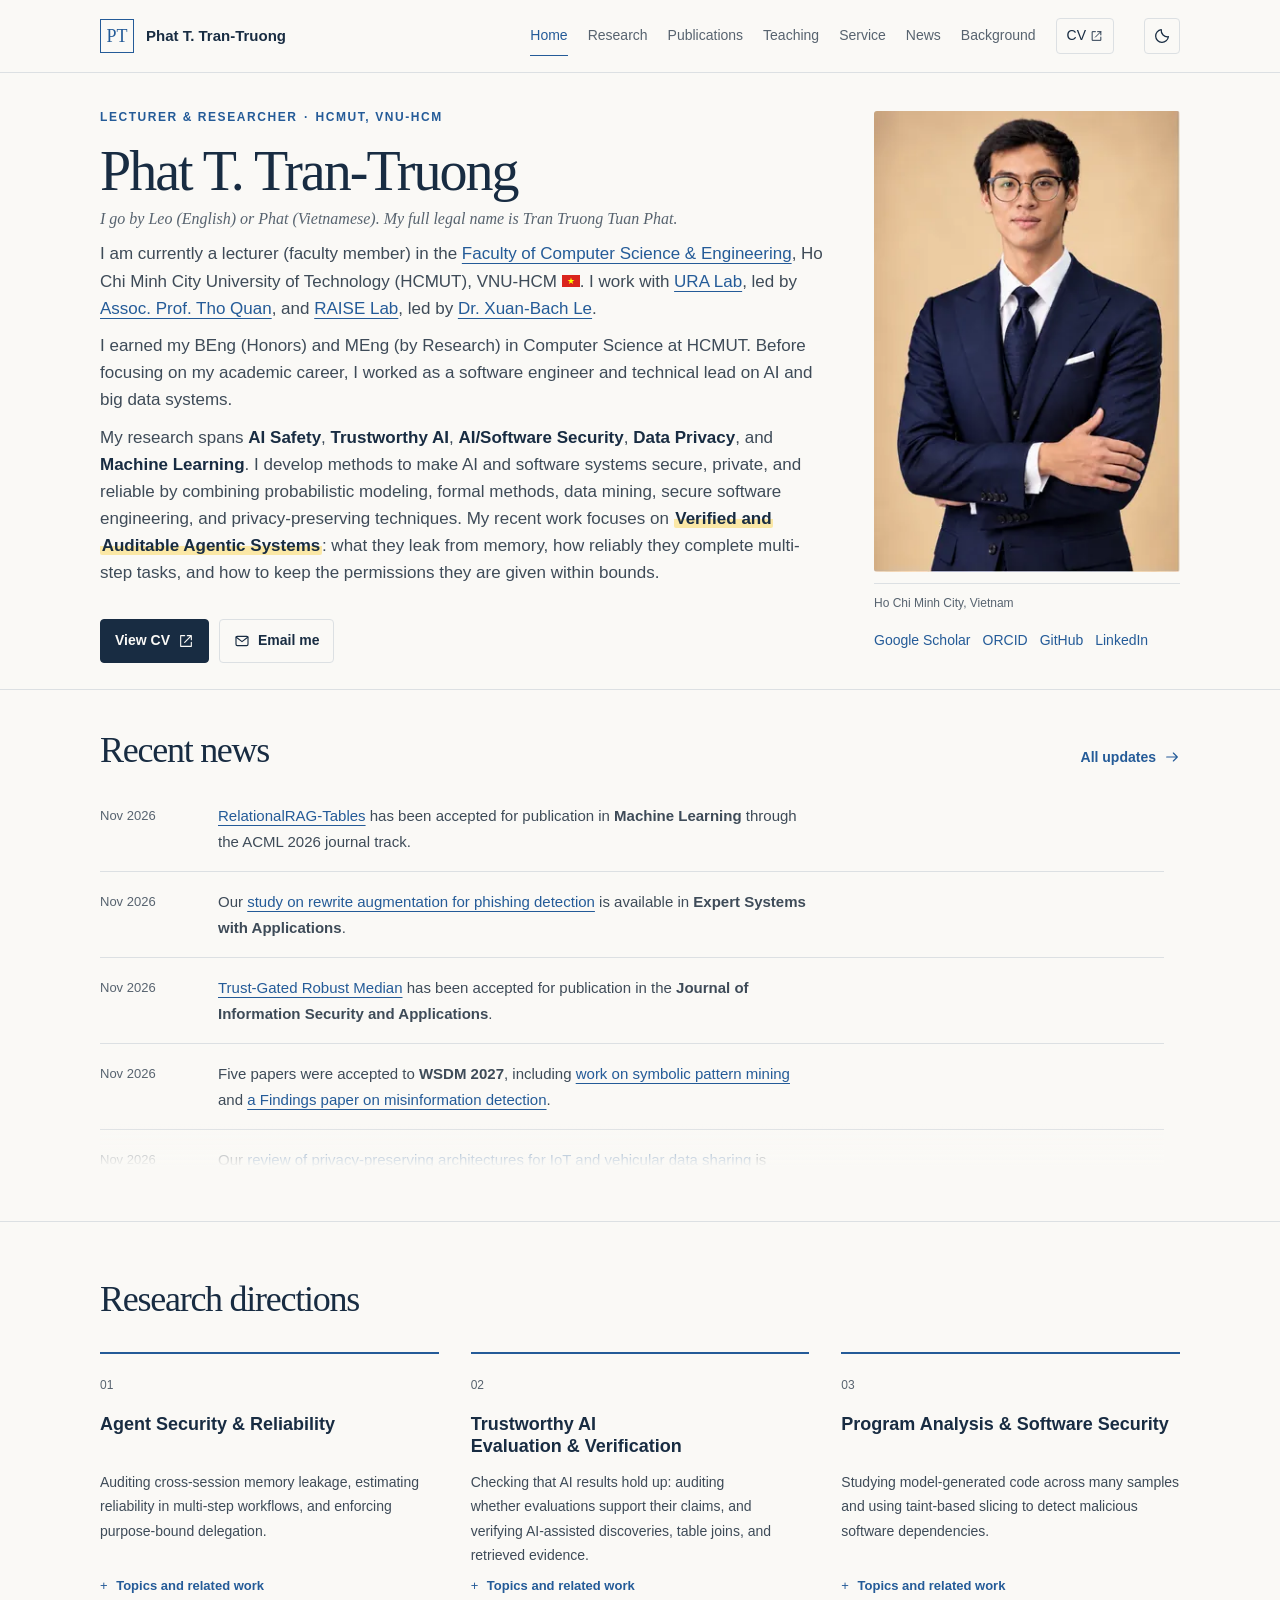
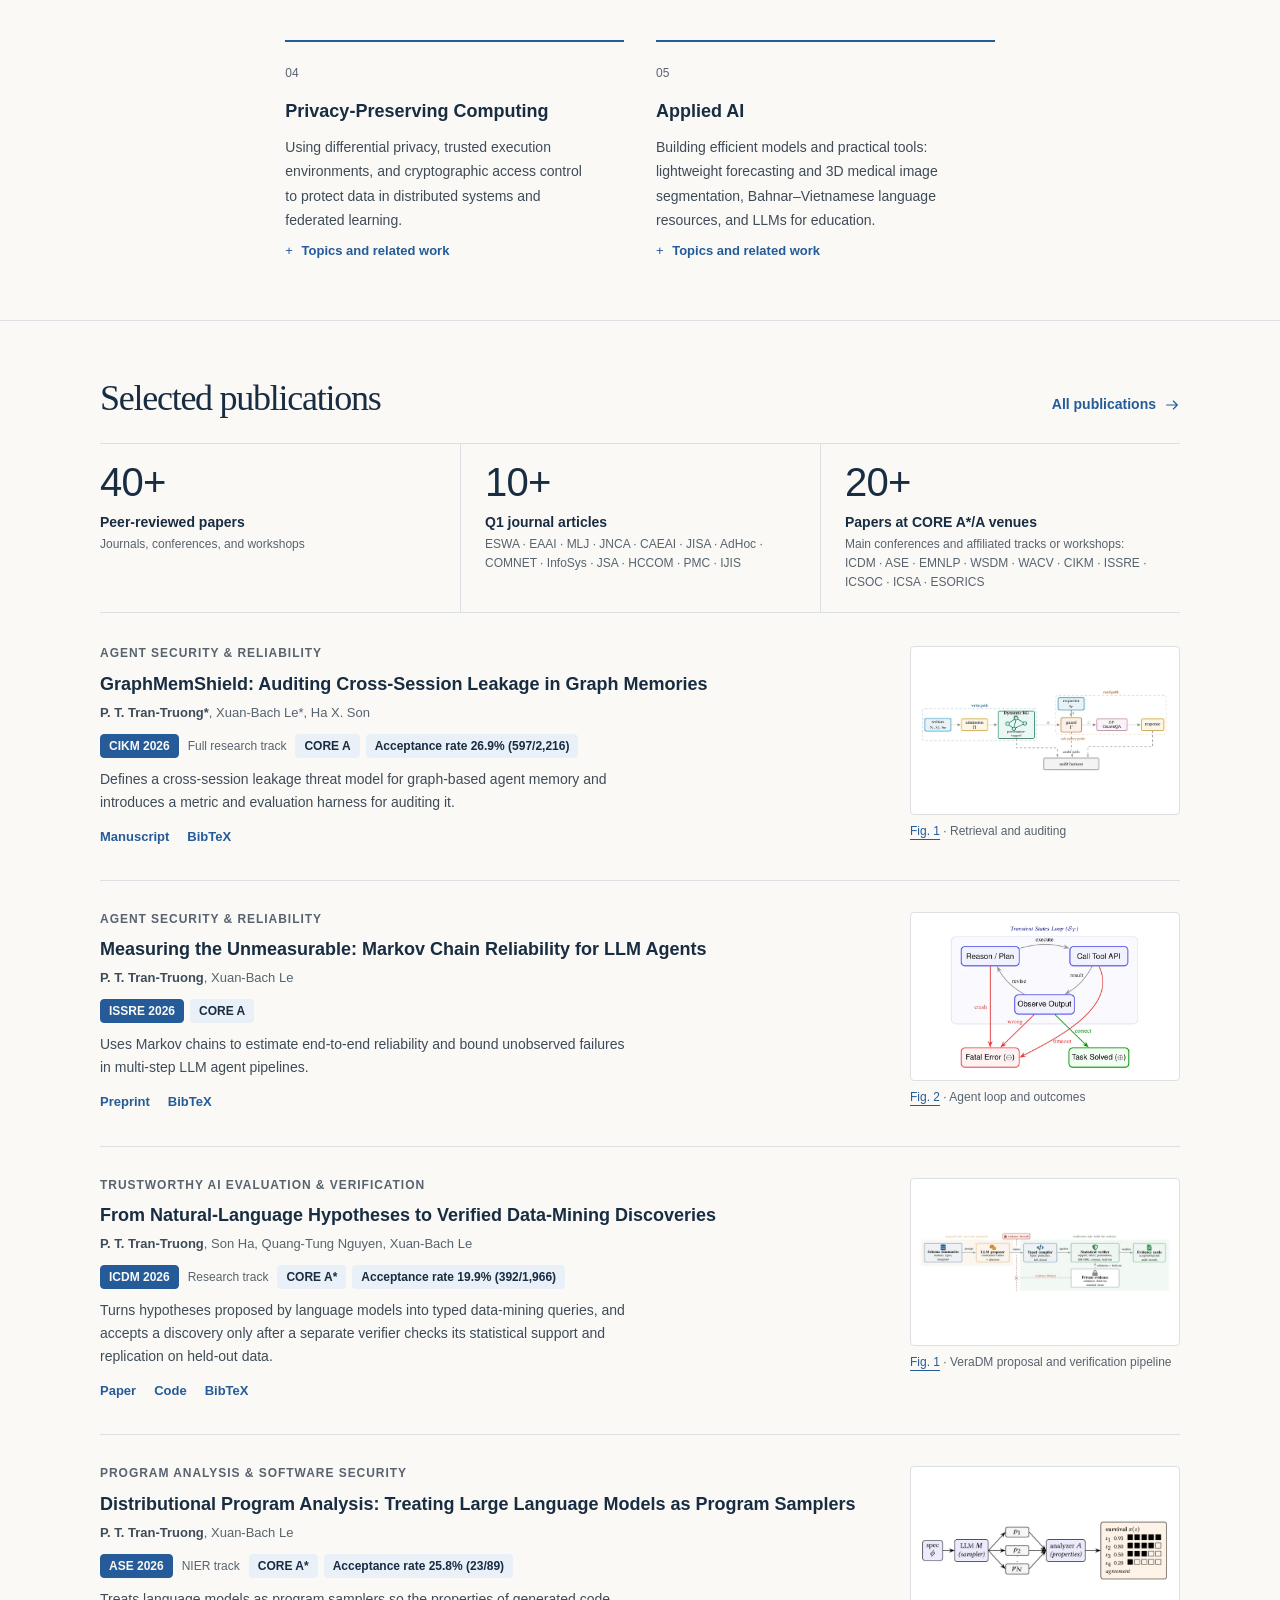
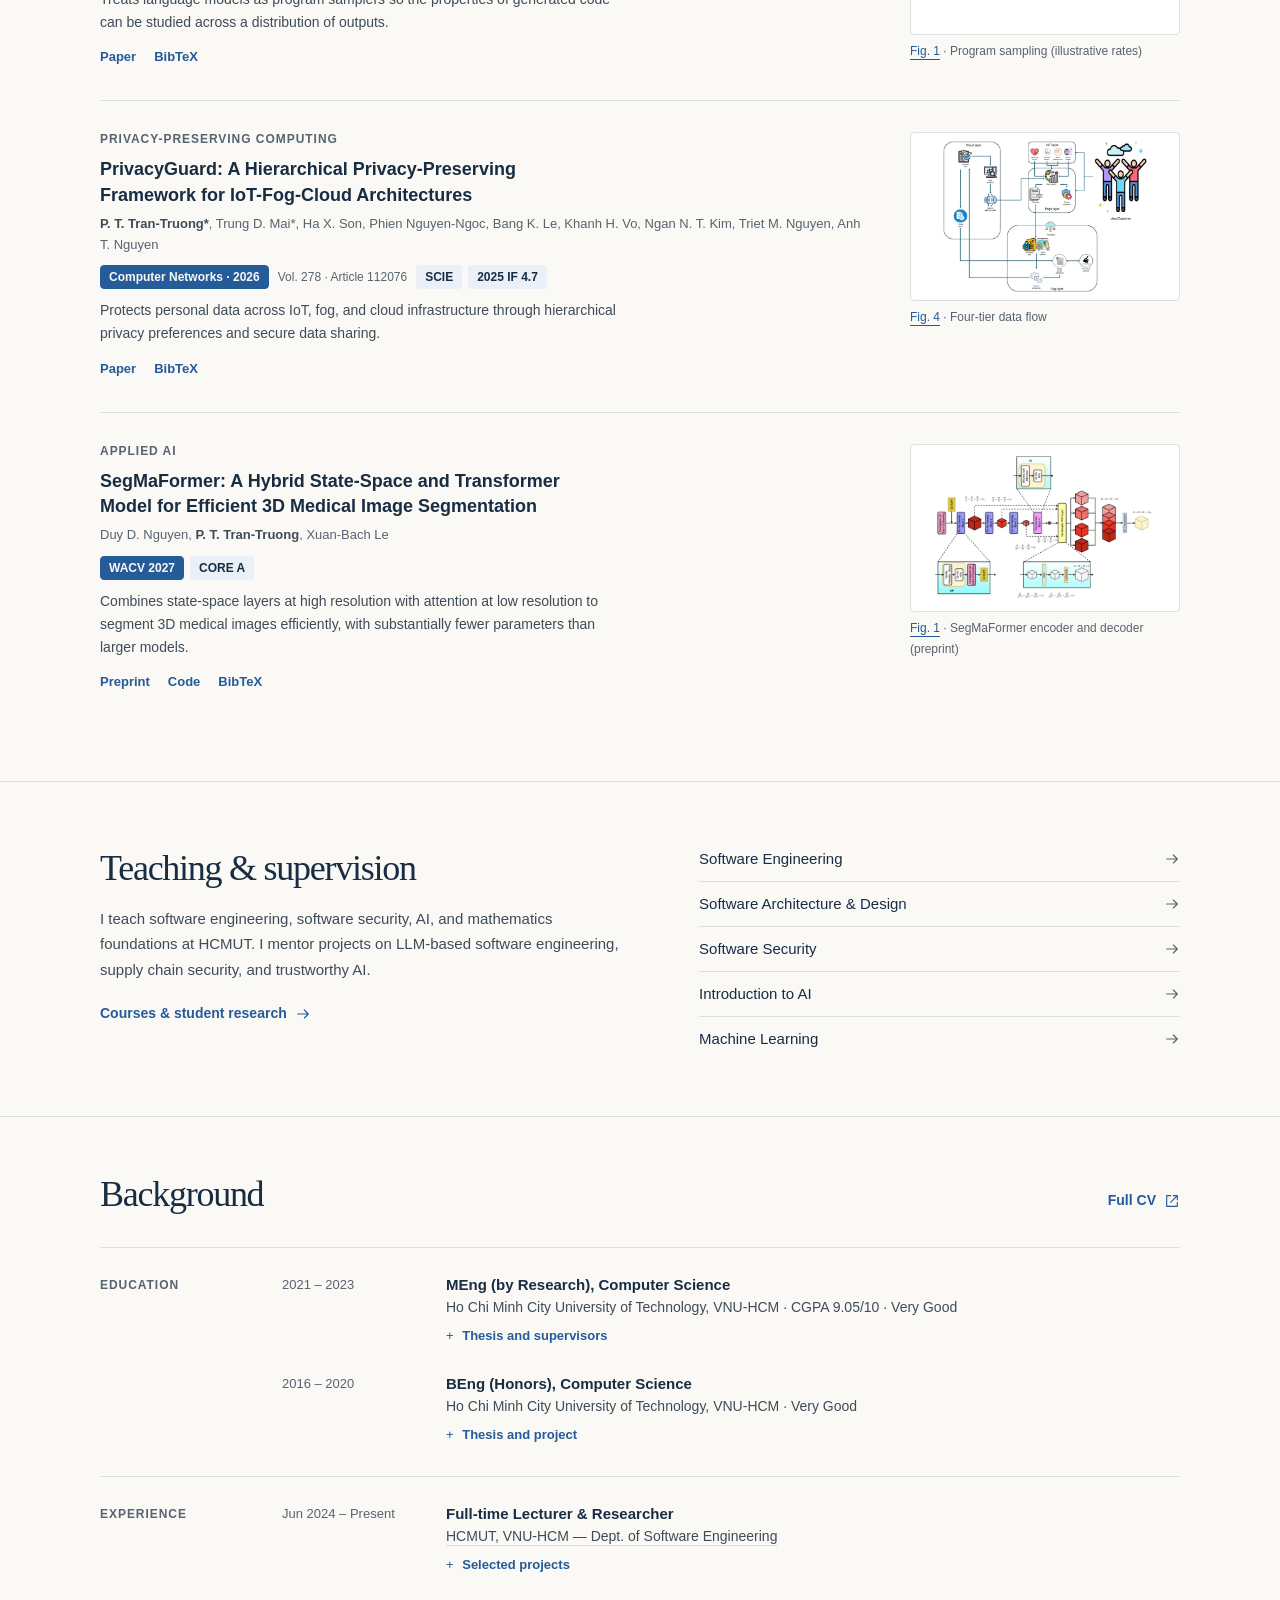
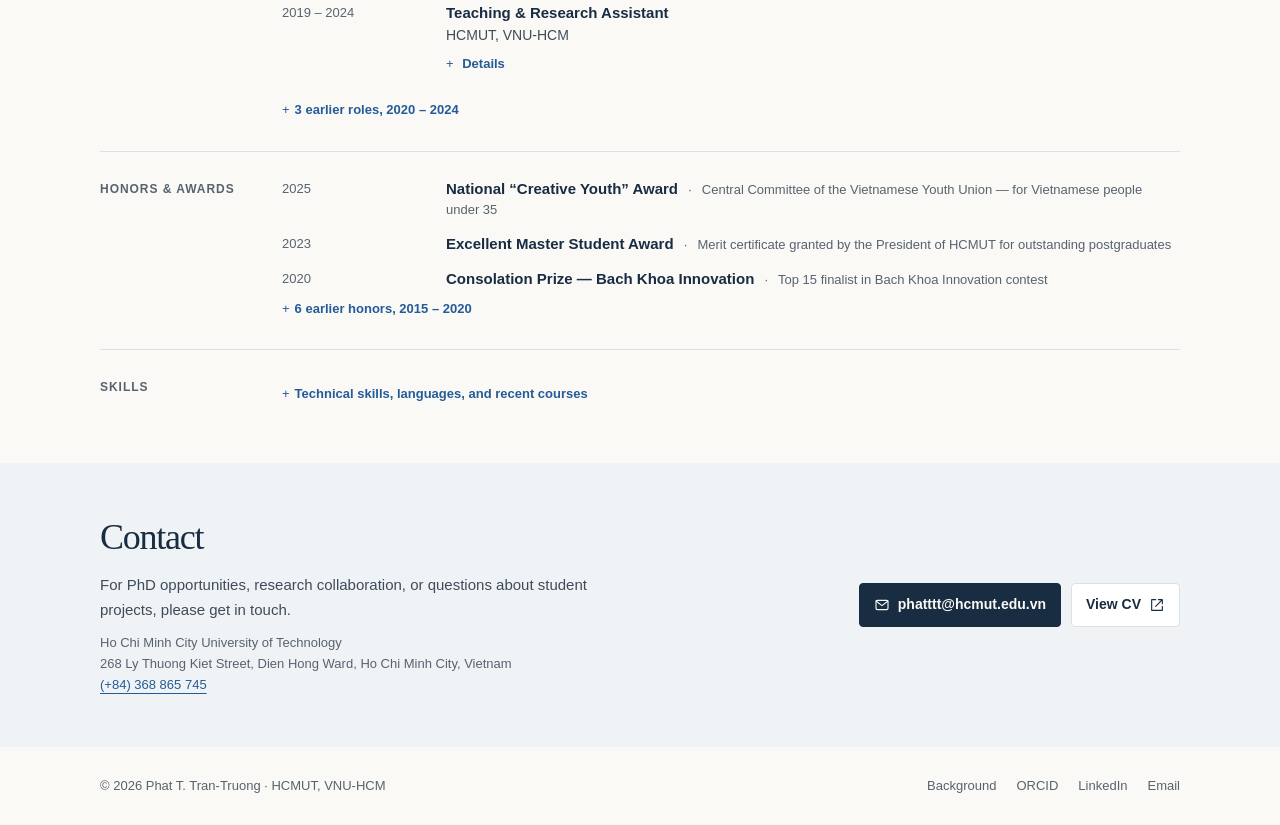
==== commit db65e1df: "Polish homepage and update research publications" ====
--- a/about/index.html
+++ b/about/index.html
@@ -1,770 +1,27 @@
 <!DOCTYPE html>
-<html lang="en" data-theme="light">
+<html lang="en">
   <head>
     <meta charset="UTF-8" />
     <meta name="viewport" content="width=device-width, initial-scale=1" />
-    <title>About &amp; Background — Phat T. Tran-Truong</title>
-    <meta
-      name="description"
-      content="Academic background, education, experience, awards, and technical skills of Phat T. Tran-Truong."
-    />
-    <meta name="author" content="Phat T. Tran-Truong" />
-    <meta name="theme-color" content="#faf9f6" />
-    <meta
-      property="og:title"
-      content="About &amp; Background — Phat T. Tran-Truong"
-    />
-    <meta
-      property="og:description"
-      content="Academic background, education, experience, awards, and technical skills of Phat T. Tran-Truong."
-    />
-    <meta property="og:type" content="website" />
-    <meta property="og:url" content="https://leotttphat.github.io/about/" />
-    <meta
-      property="og:image"
-      content="https://leotttphat.github.io/assets/social-card.jpg"
-    />
-    <meta property="og:image:width" content="1200" />
-    <meta property="og:image:height" content="630" />
-    <meta
-      property="og:image:alt"
-      content="Phat Tuan Tran-Truong — Security and reliability for LLM agents"
-    />
-    <meta name="twitter:card" content="summary_large_image" />
-    <link rel="canonical" href="https://leotttphat.github.io/about/" />
+    <title>Background — Phat T. Tran-Truong</title>
+    <!-- About merged into the homepage; this page only forwards old links. -->
+    <meta name="robots" content="noindex" />
+    <link rel="canonical" href="https://leotttphat.github.io/" />
     <script>
       (function () {
-        var theme = null;
-        try {
-          theme = localStorage.getItem("theme");
-        } catch (_) {}
-        if (
-          theme === "dark" ||
-          (!theme && window.matchMedia("(prefers-color-scheme: dark)").matches)
-        )
-          document.documentElement.dataset.theme = "dark";
+        // Keep deep links: about/#awards lands on the homepage's #awards.
+        var sections = ["education", "experience", "awards", "skills"];
+        var hash = window.location.hash.slice(1);
+        var target = sections.indexOf(hash) >= 0 ? hash : "background";
+        window.location.replace("../#" + target);
       })();
     </script>
-    <link rel="icon" href="../favicon.ico" sizes="32x32" />
-    <link rel="icon" href="../assets/favicon.svg" type="image/svg+xml" />
-    <link rel="apple-touch-icon" href="../assets/apple-touch-icon.png" />
-    <link rel="stylesheet" href="../index.css?v=20261107" />
-    <script src="../script.js?v=20261107" defer></script>
+    <meta http-equiv="refresh" content="0; url=../#background" />
   </head>
-  <body data-page="about">
-    <a class="skip-link" href="#main">Skip to content</a>
-    <header class="navbar">
-      <div class="container nav-inner">
-        <a class="nav-logo" href="../" aria-label="Phat T. Tran-Truong — Home"
-          ><span class="monogram" aria-hidden="true">PT</span
-          ><span class="full-name">Phat T. Tran-Truong</span></a
-        >
-        <nav class="nav-links" id="nav-links" aria-label="Main navigation">
-          <a href="../">Home</a>
-          <a href="../research/">Research</a>
-          <a href="../publications/">Publications</a>
-          <a href="../teaching/">Teaching</a>
-          <a href="../service/">Service</a>
-          <a href="../about/" aria-current="page">About</a>
-          <a href="../news/">News</a>
-          <a class="cv-link" href="../cv_Phat.pdf" target="_blank" rel="noopener">
-            CV
-            <svg class="icon" viewBox="0 0 24 24" aria-hidden="true">
-              <path d="M14 4h6v6m0-6L10 14M10 4H4v16h16v-6" />
-            </svg>
-          </a>
-        </nav>
-        <button
-          class="icon-button theme-toggle"
-          id="theme-toggle"
-          aria-label="Switch to dark mode"
-        >
-          <svg class="icon moon-icon" viewBox="0 0 24 24" aria-hidden="true">
-            <path
-              d="M20.5 13A8.5 8.5 0 0 1 11 3.5 8.5 8.5 0 1 0 20.5 13Z"
-            /></svg
-          ><svg class="icon sun-icon" viewBox="0 0 24 24" aria-hidden="true">
-            <circle cx="12" cy="12" r="4" />
-            <path
-              d="M12 2v2m0 16v2M2 12h2m16 0h2M5 5l1.5 1.5m11 11L19 19M5 19l1.5-1.5m11-11L19 5"
-            />
-          </svg>
-        </button>
-        <button
-          class="icon-button menu-toggle"
-          id="menu-toggle"
-          aria-label="Open navigation"
-          aria-expanded="false"
-          aria-controls="nav-links"
-        >
-          <svg class="icon menu-bars" viewBox="0 0 24 24" aria-hidden="true">
-            <path d="M4 6h16M4 12h16M4 18h16" /></svg
-          ><svg class="icon menu-close" viewBox="0 0 24 24" aria-hidden="true">
-            <path d="m6 6 12 12M6 18 18 6" />
-          </svg>
-        </button>
-      </div>
-    </header>
-    <main id="main" tabindex="-1">
-      <div class="container page-header">
-        <p class="eyebrow">About</p>
-        <h1>Background &amp; experience</h1>
-        <p class="section-intro">
-          Education, professional experience, awards, and technical background.
-        </p>
-      </div>
-      <div class="container page-content">
-        <button
-          class="panel-toggle about-toggle"
-          id="about-toggle"
-          type="button"
-          aria-controls="overview education experience awards skills"
-          data-expand-label="Expand all sections"
-          data-collapse-label="Collapse all sections"
-          hidden
-        >
-          Expand all sections
-        </button>
-        <nav class="subnav" aria-label="On this page">
-          <span class="subnav-label" aria-hidden="true">On this page</span>
-          <a href="#overview">Overview</a>
-          <a href="#education">Education</a>
-          <a href="#experience">Experience</a>
-          <a href="#awards">Awards</a>
-          <a href="#skills">Skills</a>
-        </nav>
-        <section class="content-section about-section" id="overview">
-          <details class="about-panel" open>
-            <summary><h2>Academic background</h2></summary>
-            <div class="prose">
-              <p>
-                I am a lecturer in the Department of Software Engineering, Faculty
-                of Computer Science &amp; Engineering, Ho Chi Minh City University
-                of Technology (HCMUT), VNU-HCM. I work with
-                <a
-                  href="https://ura.hcmut.edu.vn/people"
-                  target="_blank"
-                  rel="noopener"
-                  >URA Lab</a
-                >, led by Assoc. Prof. Tho Quan, and
-                <a
-                  href="https://raise-website.vercel.app/"
-                  target="_blank"
-                  rel="noopener"
-                  >RAISE Lab</a
-                >, led by Dr. Xuan-Bach Le.
-              </p>
-              <p>
-                I earned my BEng (Honors) and MEng (by Research) in Computer
-                Science at HCMUT. Before focusing on my academic career, I worked
-                as a software engineer and technical lead on AI and big data
-                systems.
-              </p>
-              <p>
-                I lead work on LLM agent security and reliability, building on my
-                research in differential privacy, distributed systems, and
-                software supply chain security. I am seeking a PhD in trustworthy
-                AI, software engineering, and security and privacy.
-              </p>
-              <p>
-                268 Ly Thuong Kiet Street, Dien Hong Ward, Ho Chi Minh City,
-                Vietnam · <a href="tel:+84368865745">(+84) 368 865 745</a>
-              </p>
-              <ul class="profile-links" aria-label="Contact and profiles">
-                <li><a href="mailto:phatttt@hcmut.edu.vn">Email</a></li>
-                <li>
-                  <a
-                    href="https://scholar.google.com/citations?user=id3PATEAAAAJ&amp;view_op=list_works&amp;sortby=pubdate"
-                    target="_blank"
-                    rel="noopener"
-                    >Google Scholar</a
-                  >
-                </li>
-                <li>
-                  <a
-                    href="https://orcid.org/0000-0003-3199-6333"
-                    target="_blank"
-                    rel="noopener"
-                    >ORCID</a
-                  >
-                </li>
-                <li>
-                  <a
-                    href="https://github.com/LeoTTTPhat"
-                    target="_blank"
-                    rel="noopener"
-                    >GitHub</a
-                  >
-                </li>
-                <li>
-                  <a href="../cv_Phat.pdf" target="_blank" rel="noopener"
-                    >Curriculum vitae</a
-                  >
-                </li>
-              </ul>
-            </div>
-          </details>
-        </section>
-        <section class="content-section about-section" id="education">
-          <details class="about-panel" open>
-            <summary><h2 class="section-title">Education</h2></summary>
-            <div class="timeline">
-              <div class="timeline-item">
-                <div class="timeline-content">
-                  <h3>MEng. (by Research), Computer Science</h3>
-                  <p class="institution">
-                    Ho Chi Minh City University of Technology, Vietnam National
-                    University
-                  </p>
-                  <p class="date">2021 – 2023 · CGPA 9.05/10 · Very Good</p>
-                  <ul>
-                    <li>
-                      <strong>Thesis</strong> — Privacy-Preserving Deep Learning
-                      Methods — Grade 9.3/10
-                    </li>
-                    <li>
-                      <strong>Supervisors</strong> — Assoc. Prof. Hong Trang Le
-                      &amp; Assoc. Prof. Tran Khanh Dang
-                    </li>
-                  </ul>
-                </div>
-              </div>
-
-              <div class="timeline-item">
-                <div class="timeline-content">
-                  <h3>BEng. (Honors), Computer Science</h3>
-                  <p class="institution">
-                    Ho Chi Minh City University of Technology, Vietnam National
-                    University
-                  </p>
-                  <p class="date">2016 – 2020 (<em>Very good</em>)</p>
-                  <ul>
-                    <li>
-                      <strong>Thesis</strong> — Privacy-Preserving Open Data
-                      Publishing Based on Data Anonymization — Grade 9.85/10
-                    </li>
-                    <li>
-                      <strong>Project</strong> — Chief member — Anonymization
-                      Infrastructure for Open Data (funded by HCMC Department of
-                      Science and Technology)
-                    </li>
-                  </ul>
-                </div>
-              </div>
-            </div>
-          </details>
-        </section>
-        <section class="content-section about-section" id="experience">
-          <details class="about-panel" open>
-            <summary><h2 class="section-title">Professional Experience</h2></summary>
-            <div class="experience-cards">
-              <div class="exp-card">
-                <div class="exp-card-header">
-                  <div>
-                    <h3>Full-time Lecturer &amp; Researcher</h3>
-                    <p class="org">
-                      <a
-                        href="https://cse.hcmut.edu.vn/en/bo-mon-cong-nghe-phan-mem"
-                        rel="noopener"
-                        target="_blank"
-                      >
-                        HCMUT, VNU-HCM — Dept. of Software Engineering
-                      </a>
-                    </p>
-                  </div>
-                  <span class="date">Jun 2024 – Present</span>
-                </div>
-                <div class="exp-card-projects">
-                  <h4>Selected Research Projects</h4>
-                  <ul>
-                    <li>
-                      Formulated the threat model and built the evaluation harness
-                      for
-                      <a href="../publications/#graphmemshield"
-                        >cross-session agent memory leakage</a
-                      >.
-                    </li>
-                    <li>
-                      Derived
-                      <a href="../publications/#markov-agent-reliability"
-                        >Markov-chain reliability bounds</a
-                      >
-                      for multi-step agent pipelines and implemented the
-                      estimator.
-                    </li>
-                    <li>
-                      Proposed
-                      <a href="../publications/#distributional-program-analysis"
-                        >distributional program analysis</a
-                      >
-                      for model-generated code and ran the experiments.
-                    </li>
-                    <li>
-                      Designed and implemented
-                      <a href="../publications/#delegateguard"
-                        >purpose-bound capability enforcement</a
-                      >
-                      for delegated agent workflows.
-                    </li>
-                    <li>
-                      Designed a pipeline for
-                      <a href="../publications/#verified-data-mining"
-                        >verifying data-mining discoveries from natural-language
-                        hypotheses</a
-                      >
-                      and led its experimental design.
-                    </li>
-                    <li>
-                      <span class="project-tag ongoing">Ongoing</span>
-                      <span class="project-tag research">Research</span>
-                      Low-resource multilingual LLMs — collaboration with NUS,
-                      Singapore
-                    </li>
-                    <li>
-                      <span class="project-tag ongoing">Ongoing</span>
-                      <span class="project-tag research">Research</span> Leverage
-                      LLMs for program generation &amp; verification — funded by
-                      VNU-HCM
-                    </li>
-                    <li>
-                      <span class="project-tag ongoing">Ongoing</span>
-                      <span class="project-tag research">Research</span>
-                      Lead research on
-                      <a href="../publications/#npm-detection"
-                        >malicious npm package detection</a
-                      >, including taint-based slicing and evaluation design.
-                    </li>
-                    <li>
-                      <span class="project-tag finished">Finished</span>
-                      <span class="project-tag research">Research</span> Improve
-                      open-source LLMs' performance on Educational MCQs — funded
-                      by USAID, published in Elsevier's CAEAI
-                    </li>
-                    <li>
-                      <span class="project-tag finished">Finished</span>
-                      <span class="project-tag application">App</span> Hung Vuong
-                      Hospital's Intelligent Maternity Ward — AI for obstetric
-                      diagnosis
-                    </li>
-                    <li>
-                      <span class="project-tag finished">Finished</span>
-                      <span class="project-tag research">Research</span> Privacy
-                      preference prediction in health Android apps — published in
-                      Springer's IJIS
-                    </li>
-                    <li>
-                      <span class="project-tag finished">Finished</span>
-                      <span class="project-tag research">Research</span> NIST
-                      standards in digital payments — published in Elsevier's JSA
-                    </li>
-                    <li>
-                      <span class="project-tag finished">Finished</span>
-                      <span class="project-tag application">App</span> LLM
-                      curriculum &amp; summer school for high-school students —
-                      published at AIED
-                    </li>
-                  </ul>
-                </div>
-              </div>
-
-              <div class="exp-card">
-                <div class="exp-card-header">
-                  <div>
-                    <h3>Teaching &amp; Research Assistant</h3>
-                    <p class="org">HCMUT, VNU-HCM</p>
-                  </div>
-                  <span class="date">2019 – 2024</span>
-                </div>
-                <ul>
-                  <li>
-                    Implemented anonymization methods for the funded open data
-                    project that became my undergraduate thesis.
-                  </li>
-                  <li>
-                    Built a
-                    <a href="../publications/#pragmatic-dp"
-                      >differentially private training framework</a
-                    >
-                    and measured its privacy and utility tradeoffs.
-                  </li>
-                  <li>
-                    Worked on
-                    <a href="../publications/#money-laundering"
-                      >transaction graph learning for money laundering
-                      detection</a
-                    >
-                    and
-                    <a href="../publications/#data-poisoning"
-                      >data poisoning attacks and defenses</a
-                    >.
-                  </li>
-                </ul>
-              </div>
-
-              <div class="exp-card">
-                <div class="exp-card-header">
-                  <div>
-                    <h3>Associate Lecturer &amp; SE Lead / Deputy Head</h3>
-                    <p class="org">
-                      <a
-                        href="https://huit.edu.vn/"
-                        rel="noopener"
-                        target="_blank"
-                      >
-                        HCM City University of Industry &amp; Trade — Institute of
-                        Digital Transformation
-                      </a>
-                    </p>
-                  </div>
-                  <span class="date">May 2022 – Jun 2024</span>
-                </div>
-                <ul>
-                  <li>
-                    Taught Database, NoSQL, InfoSec, Discrete Math, Cryptography,
-                    Biometrics, Java courses
-                  </li>
-                  <li>
-                    Supervised 20+ bachelor's theses &amp; capstone projects in SE
-                    &amp; AI
-                  </li>
-                  <li>
-                    Organized a software development team; designed, developed and
-                    allocated tasks
-                  </li>
-                  <li>Administered cloud servers: VPS, AWS, Naver AI</li>
-                </ul>
-              </div>
-
-              <div class="exp-card">
-                <div class="exp-card-header">
-                  <div>
-                    <h3>Research Intern</h3>
-                    <p class="org">
-                      <a
-                        href="https://sw.skku.edu/eng_sw/index.do"
-                        rel="noopener"
-                        target="_blank"
-                        >Sungkyunkwan University
-                      </a>
-                      &amp;
-                      <a
-                        href="https://www.hippotnc.com/"
-                        rel="noopener"
-                        target="_blank"
-                        >Hippo T&amp;C Company
-                      </a>
-                    </p>
-                  </div>
-                  <span class="date">Jul 2023 – Jan 2024</span>
-                </div>
-                <ul>
-                  <li>
-                    Healthcare &amp; Digital Therapeutics projects using IoT
-                    devices &amp; AI
-                  </li>
-                  <li>
-                    Built mobile app for IoT data collection; deep learning models
-                    for speech emotion recognition
-                  </li>
-                  <li><strong>Tech:</strong> Python, TensorFlow, AWS, Linux</li>
-                </ul>
-              </div>
-
-              <div class="exp-card">
-                <div class="exp-card-header">
-                  <div>
-                    <h3>
-                      Software Engineer (Big Data Processing &amp; Analysis)
-                    </h3>
-                    <p class="org">
-                      <a
-                        href="https://viettelhightech.vn/en"
-                        rel="noopener"
-                        target="_blank"
-                      >
-                        Viettel High Technology Industries Corporation, Viettel
-                        Group
-                      </a>
-                    </p>
-                  </div>
-                  <span class="date">Sep 2020 – Mar 2022</span>
-                </div>
-                <ul>
-                  <li>
-                    Weather information management system — backend microservices
-                    &amp; Elasticsearch
-                  </li>
-                  <li>
-                    OSINT system — Kafka cluster, data synchronization,
-                    Prometheus, Docker &amp; K8s
-                  </li>
-                  <li>
-                    CI/CD pipelines &amp; UI component library with Storybook
-                  </li>
-                  <li>
-                    <strong>Tech:</strong> Java Spring, Python, React/Redux,
-                    MongoDB, Elasticsearch, Docker, K8s
-                  </li>
-                </ul>
-              </div>
-            </div>
-          </details>
-        </section>
-        <section class="content-section about-section" id="awards">
-          <details class="about-panel" open>
-            <summary><h2 class="section-title">Awards &amp; Honors</h2></summary>
-            <div class="awards-grid">
-              <div class="award-card">
-                <div>
-                  <h4>National "Creative Youth" Award</h4>
-                  <p>
-                    Central Committee of the Vietnamese Youth Union — for
-                    Vietnamese people under 35
-                  </p>
-                  <p class="award-year">2025</p>
-                </div>
-              </div>
-              <div class="award-card">
-                <div>
-                  <h4>Excellent Master Student Award</h4>
-                  <p>
-                    Merit certificate granted by the President of HCMUT for
-                    outstanding postgraduates
-                  </p>
-                  <p class="award-year">2023</p>
-                </div>
-              </div>
-              <div class="award-card">
-                <div>
-                  <h4>Consolation Prize — Bach Khoa Innovation</h4>
-                  <p>Top 15 finalist in Bach Khoa Innovation contest</p>
-                  <p class="award-year">2020</p>
-                </div>
-              </div>
-              <div class="award-card">
-                <div>
-                  <h4>Excellent Comprehensive Student</h4>
-                  <p>
-                    Merit certificate for excellent academic achievements at HCMUT
-                  </p>
-                  <p class="award-year">2018 – 2019</p>
-                </div>
-              </div>
-              <div class="award-card">
-                <div>
-                  <h4>Student of 5 Merits</h4>
-                  <p>
-                    Outstanding in ethics, learning, physical strength, volunteer,
-                    and integration
-                  </p>
-                  <p class="award-year">2018 – 2019</p>
-                </div>
-              </div>
-              <div class="award-card">
-                <div>
-                  <h4>HCMUT Honors Program Scholarship</h4>
-                  <p>Awarded to top honors students at HCMUT</p>
-                  <p class="award-year">2017 – 2020</p>
-                </div>
-              </div>
-              <div class="award-card">
-                <div>
-                  <h4>Direct University Admission</h4>
-                  <p>
-                    Direct admission to HCMUT and HCMUS, Vietnam National
-                    University — HCM
-                  </p>
-                  <p class="award-year">2016</p>
-                </div>
-              </div>
-              <div class="award-card">
-                <div>
-                  <h4>Silver Medal — Math Olympic</h4>
-                  <p>
-                    High-school Math Olympic competition &amp; summer camp,
-                    Southern Vietnam
-                  </p>
-                  <p class="award-year">2015 – 2016</p>
-                </div>
-              </div>
-              <div class="award-card">
-                <div>
-                  <h4>First Prize — Math Competition</h4>
-                  <p>
-                    High-school Math competition for Vinh Long city &amp; province
-                  </p>
-                  <p class="award-year">2015 – 2016</p>
-                </div>
-              </div>
-            </div>
-          </details>
-        </section>
-        <section class="content-section about-section" id="skills">
-          <details class="about-panel" open>
-            <summary><h2 class="section-title">Skills</h2></summary>
-            <div class="skills-grid">
-              <div class="skill-card">
-                <h4>Languages &amp; Tools</h4>
-                <div class="skill-subsection">
-                  <h5 class="skill-sub-title">Programming Languages</h5>
-                  <div class="skill-tags">
-                    <span>Java</span><span>Python</span
-                    ><span>JavaScript/TypeScript</span> <span>C++</span
-                    ><span>C</span><span>SQL</span><span>LaTeX</span>
-                  </div>
-                </div>
-                <div class="skill-subsection">
-                  <h5 class="skill-sub-title">
-                    Tools &amp; Frameworks &amp; Libraries
-                  </h5>
-                  <div class="skill-tags">
-                    <span>Git</span><span>Docker</span><span>Linux</span>
-                    <span>PyTorch</span><span>TensorFlow</span
-                    ><span>LangChain</span> <span>NumPy</span><span>Pandas</span
-                    ><span>PySpark</span><span>Kubernetes</span>
-                  </div>
-                </div>
-              </div>
-              <div class="skill-card">
-                <h4>ML / Deep Learning</h4>
-                <div class="skill-tags">
-                  <span>Supervised/ Unsupervised Learning</span>
-                  <span>Self-supervised Learning</span>
-                  <span>Reinforcement Learning</span>
-                  <span>Transformer Architecture</span
-                  ><span>Large Language Models</span> <span>RAG</span
-                  ><span>Federated Learning</span>
-                </div>
-              </div>
-              <div class="skill-card">
-                <h4>Privacy &amp; Security</h4>
-                <div class="skill-subsection">
-                  <h5 class="skill-sub-title">Data Privacy</h5>
-                  <div class="skill-tags">
-                    <span>Differential Privacy</span
-                    ><span>Data Anonymization</span>
-                    <span>Homomorphic Encryption</span>
-                  </div>
-                </div>
-                <div class="skill-subsection">
-                  <h5 class="skill-sub-title">Security</h5>
-                  <div class="skill-tags">
-                    <span>Blockchain Design</span><span>Cryptography</span>
-                    <span>Access Control</span><span>Program Analysis</span>
-                  </div>
-                </div>
-              </div>
-              <div class="skill-card">
-                <h4>Agent Security &amp; Empirical Methods</h4>
-                <div class="skill-tags">
-                  <span>Agent memory leakage</span
-                  ><span>Purpose-bound capabilities</span>
-                  <span>Absorbing Markov chains</span
-                  ><span>Unobserved failure estimation</span>
-                  <span>Experimental design</span><span>Benchmark validity</span>
-                </div>
-              </div>
-              <div class="skill-card">
-                <h4>Program Analysis &amp; Privacy Measurement</h4>
-                <div class="skill-tags">
-                  <span>Static and dynamic analysis</span
-                  ><span>Taint-based slicing</span>
-                  <span>Android privacy analysis</span
-                  ><span>JavaScript package analysis</span>
-                  <span>Cross-platform tracking</span><span>Fingerprinting</span>
-                  <span>Trusted execution environments</span>
-                </div>
-              </div>
-              <div class="skill-card">
-                <h4>Mathematics</h4>
-                <div class="skill-tags">
-                  <span>Probability</span><span>Statistics</span>
-                  <span>Linear Algebra</span><span>Game Theory</span>
-                  <span>Optimization</span>
-                </div>
-              </div>
-              <div class="skill-card">
-                <h4>Languages</h4>
-                <div class="skill-tags">
-                  <span>Vietnamese (Native)</span><span>English (IELTS 7.0)</span>
-                </div>
-              </div>
-            </div>
-
-            <div class="learning-courses-section">
-              <h3 class="section-title">Recent Learning Courses</h3>
-              <div class="student-project-card">
-                <div class="student-project-item">
-                  <div class="student-names">
-                    <div class="student-name-header">
-                      <span
-                        >Agentic AI (Nov 2025 - Feb 2026),<a
-                          href="https://agenticai-learning.org/f25"
-                          rel="noopener"
-                          target="_blank"
-                        >
-                          Course site
-                        </a></span
-                      >
-                    </div>
-                  </div>
-                </div>
-
-                <div class="student-project-item">
-                  <div class="student-names">
-                    <div class="student-name-header">
-                      <span
-                        >Introduction to Data-Centric AI (Dec 2025 - Jan 2026),<a
-                          href="https://dcai.csail.mit.edu/2024/"
-                          rel="noopener"
-                          target="_blank"
-                        >
-                          Course site
-                        </a></span
-                      >
-                    </div>
-                  </div>
-                </div>
-
-                <div class="student-project-item">
-                  <div class="student-names">
-                    <div class="student-name-header">
-                      <span
-                        >Deep Reinforcement Learning (Jul 2025 - Sep 2025),<a
-                          href="https://rail.eecs.berkeley.edu/deeprlcourse-fa23/"
-                          rel="noopener"
-                          target="_blank"
-                        >
-                          Course site
-                        </a></span
-                      >
-                    </div>
-                  </div>
-                </div>
-              </div>
-            </div>
-          </details>
-        </section>
-      </div>
-    </main>
-    <footer class="footer">
-      <div class="container footer-inner">
-        <p>© 2026 Phat T. Tran-Truong · HCMUT, VNU-HCM</p>
-        <div class="footer-links">
-          <a href="../about/">About &amp; background</a
-          ><a
-            href="https://orcid.org/0000-0003-3199-6333"
-            target="_blank"
-            rel="noopener"
-            >ORCID</a
-          ><a
-            href="https://www.linkedin.com/in/tuanphat"
-            target="_blank"
-            rel="noopener"
-            >LinkedIn</a
-          ><a href="mailto:phatttt@hcmut.edu.vn">Email</a>
-        </div>
-      </div>
-    </footer>
+  <body>
+    <p>
+      Background, education, experience, and awards are now on the
+      <a href="../#background">homepage</a>.
+    </p>
   </body>
 </html>
